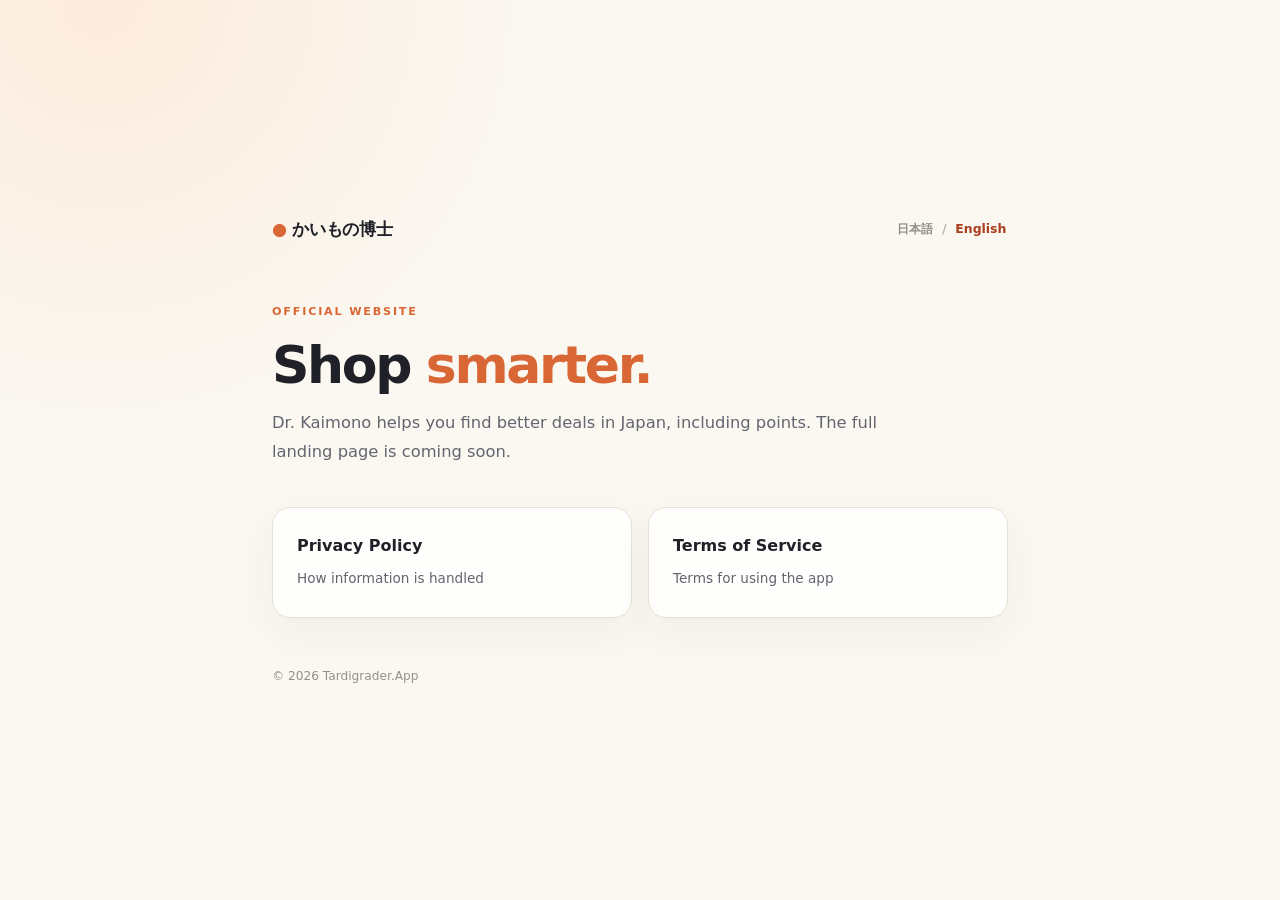
==== index.html @ 75b143b8 "Add privacy policy and terms pages" ====
<!doctype html>
<html lang="ja">
<head>
  <meta charset="utf-8">
  <meta name="viewport" content="width=device-width, initial-scale=1">
  <title data-ja="かいもの博士｜公式サイト" data-en="Dr. Kaimono | Official Site">かいもの博士｜公式サイト</title>
  <meta name="description" data-ja="買い物比較アプリ『かいもの博士』の公式サイトです。" data-en="The official website for Dr. Kaimono, a shopping comparison app." content="買い物比較アプリ『かいもの博士』の公式サイトです。">
  <meta name="theme-color" content="#fbf8f2">
  <link rel="stylesheet" href="styles.css">
  <script src="i18n.js" defer></script>
</head>
<body>
  <main class="wrap home">
    <div class="top">
      <a class="brand" href="./"><span class="brand-mark">●</span> かいもの博士</a>
      <nav class="lang-switch" aria-label="Language">
        <button type="button" data-set-lang="ja">日本語</button><span aria-hidden="true">/</span><button type="button" data-set-lang="en">English</button>
      </nav>
    </div>
    <div class="i18n" lang="ja">
      <header><p class="eyebrow">Official website</p><h1>かいものを、<span>もっと賢く。</span></h1><p class="lead">ポイント込みでお得な商品を探せる、買い物比較アプリ「かいもの博士」。LPは現在準備中です。</p></header>
      <div class="link-grid">
        <a class="link-card" href="privacy/"><strong>プライバシーポリシー</strong><span>情報の取り扱いについて</span></a>
        <a class="link-card" href="terms/"><strong>利用規約</strong><span>アプリの利用条件について</span></a>
      </div>
    </div>
    <div class="i18n" lang="en">
      <header><p class="eyebrow">Official website</p><h1>Shop <span>smarter.</span></h1><p class="lead">Dr. Kaimono helps you find better deals in Japan, including points. The full landing page is coming soon.</p></header>
      <div class="link-grid">
        <a class="link-card" href="privacy/"><strong>Privacy Policy</strong><span>How information is handled</span></a>
        <a class="link-card" href="terms/"><strong>Terms of Service</strong><span>Terms for using the app</span></a>
      </div>
    </div>
    <footer>© 2026 Tardigrader.App</footer>
  </main>
</body>
</html>
---- styles.css ----
:root {
  --ink: #202128;
  --muted: #63656f;
  --brand: #d96735;
  --brand-dark: #a83f1d;
  --pale: #fff0e7;
  --paper: #fbf8f2;
  --surface: rgba(255, 255, 255, 0.82);
  --line: #e6dfd5;
}

* { box-sizing: border-box; }
html, body { margin: 0; padding: 0; }
body {
  min-height: 100vh;
  background:
    radial-gradient(circle at 8% 0%, rgba(255, 203, 164, 0.28), transparent 28rem),
    var(--paper);
  color: var(--ink);
  font-family: "Hiragino Sans", "Hiragino Kaku Gothic ProN", "Yu Gothic", "Noto Sans JP", sans-serif;
  line-height: 1.8;
  -webkit-font-smoothing: antialiased;
}
html[lang="en"] body {
  font-family: Inter, ui-sans-serif, system-ui, -apple-system, "Segoe UI", sans-serif;
}
a { color: var(--brand-dark); text-underline-offset: 0.2em; }
p, li { color: var(--muted); }
.i18n { display: none; }
html[lang="ja"] .i18n[lang="ja"],
html[lang="en"] .i18n[lang="en"] { display: block; }

.wrap { width: min(46rem, calc(100% - 40px)); margin: 0 auto; padding: 2.5rem 0 5rem; }
.top { display: flex; align-items: center; justify-content: space-between; gap: 1rem; margin-bottom: 3.5rem; }
.brand { color: var(--ink); font-size: 1.08rem; font-weight: 800; text-decoration: none; letter-spacing: -0.02em; }
.brand-mark { color: var(--brand); }
.lang-switch { display: flex; align-items: center; gap: 0.45rem; color: #aaa39a; font-size: 0.78rem; }
.lang-switch button { border: 0; padding: 0.35rem 0.1rem; color: #918d88; background: transparent; cursor: pointer; font: inherit; font-weight: 750; }
html[lang="ja"] [data-set-lang="ja"],
html[lang="en"] [data-set-lang="en"] { color: var(--brand-dark); }

header { margin-bottom: 2.25rem; }
.eyebrow { margin: 0 0 0.75rem; color: var(--brand); font-size: 0.7rem; font-weight: 800; letter-spacing: 0.16em; text-transform: uppercase; }
h1 { margin: 0 0 0.45rem; font-size: clamp(2.2rem, 7vw, 3.25rem); line-height: 1.2; letter-spacing: -0.045em; }
h2 { margin: 2.6rem 0 0.65rem; color: var(--ink); font-size: 1.16rem; line-height: 1.5; }
p { margin: 0.7rem 0; }
ul { margin: 0.75rem 0; padding-left: 1.4rem; }
li + li { margin-top: 0.25rem; }
.updated { margin: 0; font-size: 0.84rem; }
.note { margin: 1.5rem 0; padding: 1.1rem 1.2rem; border: 1px solid #f0d7c7; border-radius: 14px; background: var(--pale); font-size: 0.9rem; }
.page-nav { display: flex; flex-wrap: wrap; gap: 0.7rem 1.35rem; margin-top: 3.2rem; padding-top: 1.3rem; border-top: 1px solid var(--line); font-size: 0.88rem; }

.home { display: grid; align-content: center; min-height: 100vh; padding-block: 4rem; }
.home header { max-width: 38rem; margin-bottom: 2.5rem; }
.home h1 span { color: var(--brand); }
.home .lead { font-size: 1.02rem; }
.link-grid { display: grid; grid-template-columns: repeat(2, 1fr); gap: 1rem; }
.link-card { display: block; padding: 1.5rem; border: 1px solid var(--line); border-radius: 18px; background: var(--surface); color: var(--ink); text-decoration: none; box-shadow: 0 14px 40px rgba(67, 44, 29, 0.05); }
.link-card strong { display: block; margin-bottom: 0.2rem; }
.link-card span { color: var(--muted); font-size: 0.85rem; }
.link-card:hover { border-color: #d7ae96; transform: translateY(-1px); }
.home footer { margin-top: 3rem; color: #979088; font-size: 0.76rem; }

@media (max-width: 600px) {
  .wrap { width: min(100% - 32px, 46rem); padding-top: 1.5rem; }
  .top { margin-bottom: 2.75rem; }
  .link-grid { grid-template-columns: 1fr; }
}

@media (prefers-reduced-motion: no-preference) {
  .link-card { transition: border-color 160ms ease, transform 160ms ease; }
}
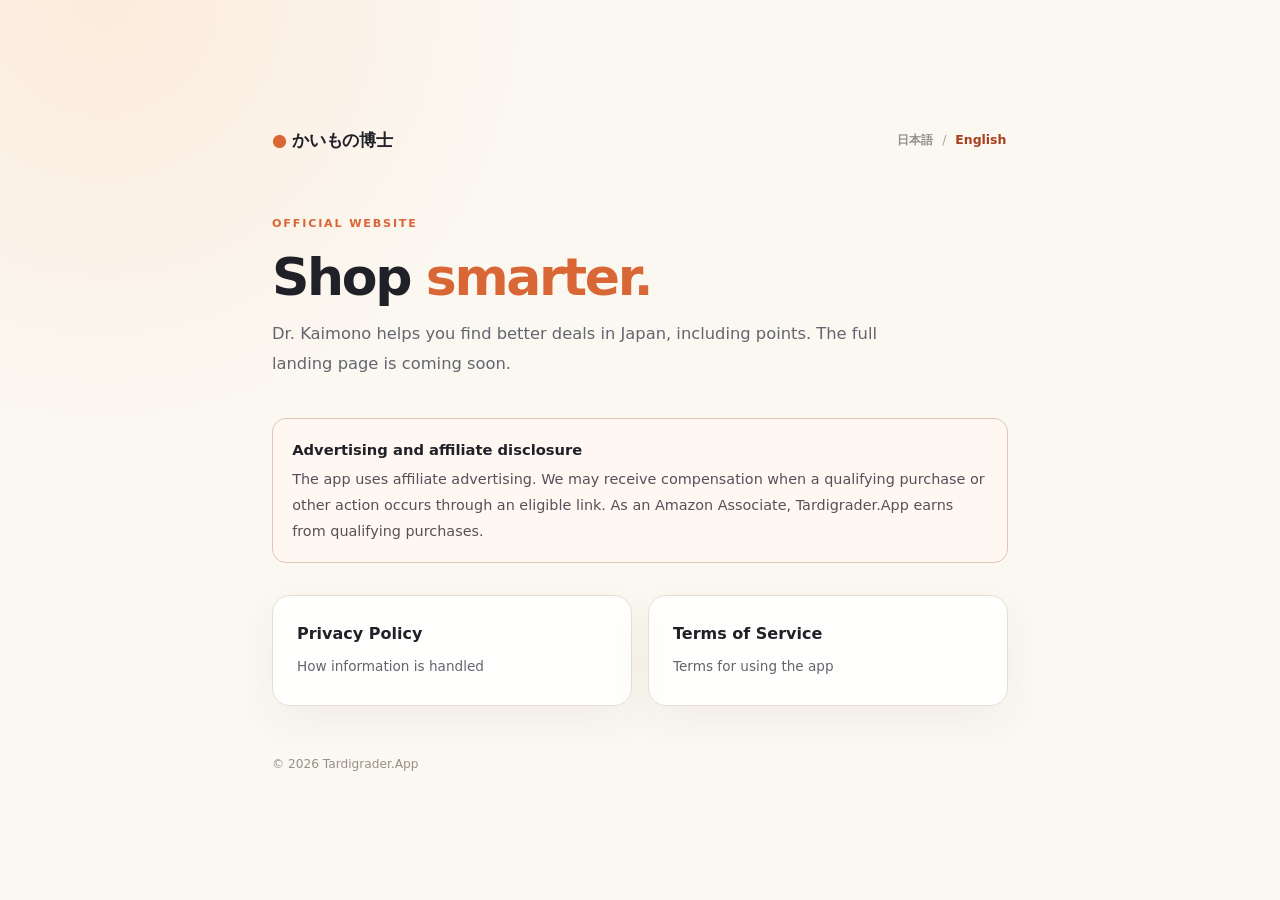
==== commit 48502e29: "Clarify affiliate disclosures" ====
--- a/index.html
+++ b/index.html
@@ -19,6 +19,7 @@
     </div>
     <div class="i18n" lang="ja">
       <header><p class="eyebrow">Official website</p><h1>かいものを、<span>もっと賢く。</span></h1><p class="lead">ポイント込みでお得な商品を探せる、買い物比較アプリ「かいもの博士」。LPは現在準備中です。</p></header>
+      <aside class="affiliate-disclosure"><strong>広告・アフィリエイトについて</strong><p>本アプリはアフィリエイト広告を利用します。対象リンクを経由して購入等が成立すると、当方が報酬を受け取ることがあります。Amazonのアソシエイトとして、Tardigrader.Appは適格販売により収入を得ています。</p></aside>
       <div class="link-grid">
         <a class="link-card" href="privacy/"><strong>プライバシーポリシー</strong><span>情報の取り扱いについて</span></a>
         <a class="link-card" href="terms/"><strong>利用規約</strong><span>アプリの利用条件について</span></a>
@@ -26,6 +27,7 @@
     </div>
     <div class="i18n" lang="en">
       <header><p class="eyebrow">Official website</p><h1>Shop <span>smarter.</span></h1><p class="lead">Dr. Kaimono helps you find better deals in Japan, including points. The full landing page is coming soon.</p></header>
+      <aside class="affiliate-disclosure"><strong>Advertising and affiliate disclosure</strong><p>The app uses affiliate advertising. We may receive compensation when a qualifying purchase or other action occurs through an eligible link. As an Amazon Associate, Tardigrader.App earns from qualifying purchases.</p></aside>
       <div class="link-grid">
         <a class="link-card" href="privacy/"><strong>Privacy Policy</strong><span>How information is handled</span></a>
         <a class="link-card" href="terms/"><strong>Terms of Service</strong><span>Terms for using the app</span></a>
--- a/styles.css
+++ b/styles.css
@@ -48,6 +48,12 @@
 li + li { margin-top: 0.25rem; }
 .updated { margin: 0; font-size: 0.84rem; }
 .note { margin: 1.5rem 0; padding: 1.1rem 1.2rem; border: 1px solid #f0d7c7; border-radius: 14px; background: var(--pale); font-size: 0.9rem; }
+.affiliate-disclosure { margin: 1.5rem 0 2rem; padding: 1.1rem 1.2rem; border: 1px solid #e2c5b2; border-radius: 14px; background: #fff7f1; }
+.affiliate-disclosure strong { display: block; margin-bottom: 0.25rem; color: var(--ink); font-size: 0.92rem; }
+.affiliate-disclosure p { margin: 0; color: #55515a; font-size: 0.9rem; }
+.program-list { display: grid; gap: 0.75rem; padding-left: 1.35rem; }
+.program-list li { padding-left: 0.15rem; }
+.program-list strong { color: var(--ink); }
 .page-nav { display: flex; flex-wrap: wrap; gap: 0.7rem 1.35rem; margin-top: 3.2rem; padding-top: 1.3rem; border-top: 1px solid var(--line); font-size: 0.88rem; }
 
 .home { display: grid; align-content: center; min-height: 100vh; padding-block: 4rem; }
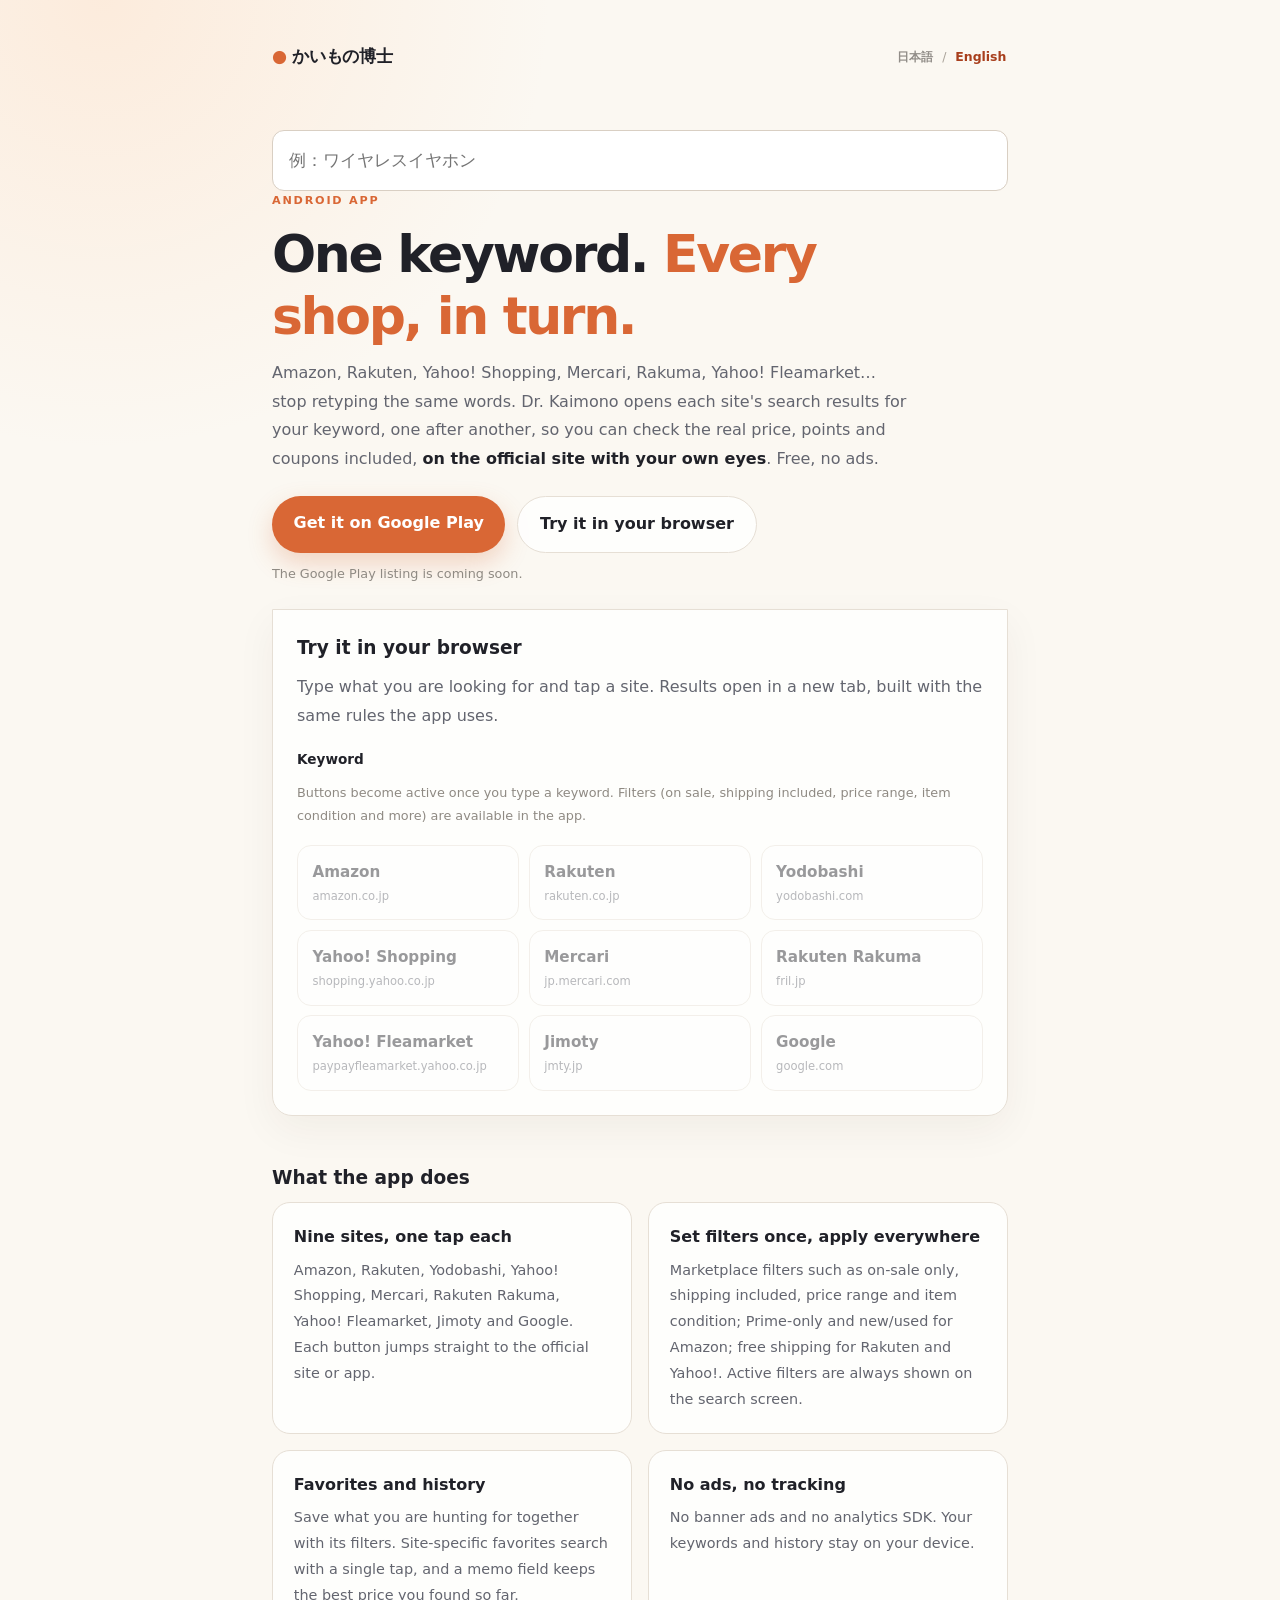
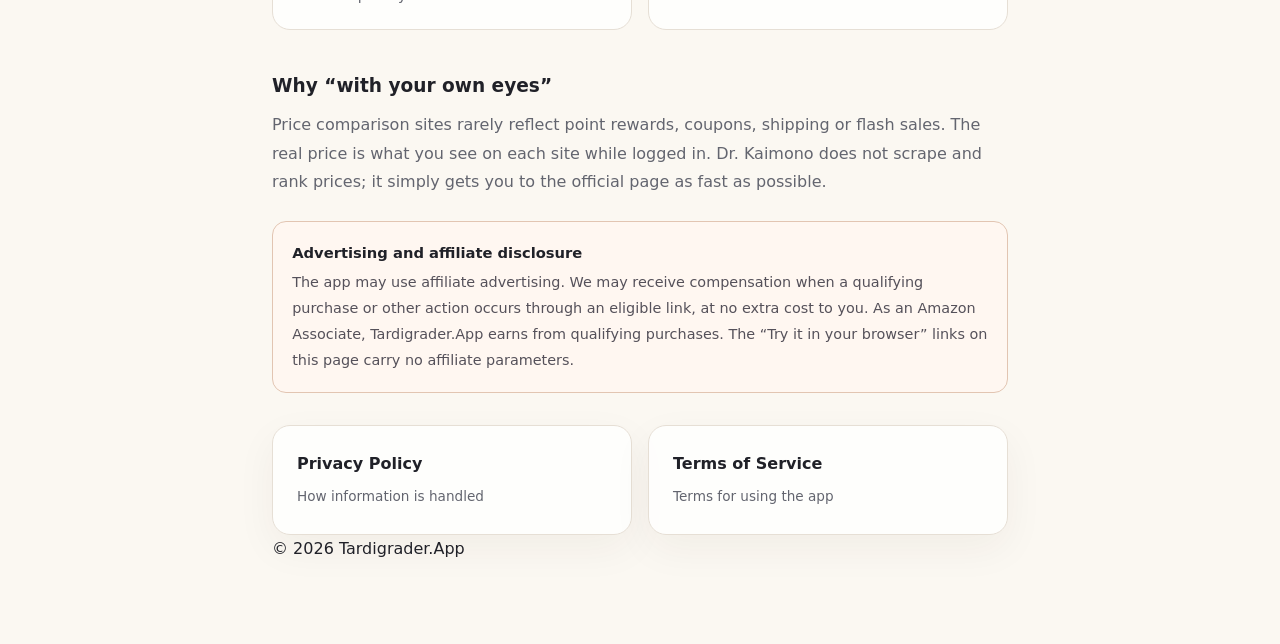
==== commit e58a93f7: "LPを作成し、プライバシーポリシーを現在のアプリ実装に合わせて更新しました。 - トップページ：コンセプト（1つのキーワードで全サイトを巡回）、ブラウザで試せる検索ツール（アプリと同じURL規則・9サ" ====
--- a/index.html
+++ b/index.html
@@ -3,36 +3,116 @@
 <head>
   <meta charset="utf-8">
   <meta name="viewport" content="width=device-width, initial-scale=1">
-  <title data-ja="かいもの博士｜公式サイト" data-en="Dr. Kaimono | Official Site">かいもの博士｜公式サイト</title>
-  <meta name="description" data-ja="買い物比較アプリ『かいもの博士』の公式サイトです。" data-en="The official website for Dr. Kaimono, a shopping comparison app." content="買い物比較アプリ『かいもの博士』の公式サイトです。">
+  <title data-ja="かいもの博士｜1つのキーワードで通販・フリマを横断検索" data-en="Dr. Kaimono | Search every shop with one keyword">かいもの博士｜1つのキーワードで通販・フリマを横断検索</title>
+  <meta name="description" data-ja="Amazon・楽天・Yahoo!ショッピング・メルカリ・ラクマ・Yahoo!フリマなどを1つのキーワードで順番に検索。ポイントやクーポン込みの実質最安を、公式サイトで自分の目で確かめられる無料アプリ「かいもの博士」の公式サイト。" data-en="Search Amazon, Rakuten, Yahoo! Shopping, Mercari and more in Japan with a single keyword and compare real prices on each official site. Official site of the free Dr. Kaimono app." content="Amazon・楽天・Yahoo!ショッピング・メルカリ・ラクマ・Yahoo!フリマなどを1つのキーワードで順番に検索。ポイントやクーポン込みの実質最安を、公式サイトで自分の目で確かめられる無料アプリ「かいもの博士」の公式サイト。">
   <meta name="theme-color" content="#fbf8f2">
+  <meta property="og:title" content="かいもの博士｜1つのキーワードで通販・フリマを横断検索">
+  <meta property="og:description" content="Amazon・楽天・メルカリなど9サイトを1つのキーワードで巡回。ポイント込みの実質最安を公式サイトで確認できる無料アプリ。">
+  <meta property="og:type" content="website">
+  <meta property="og:url" content="https://kaimono-hakase.tardigrader.com/">
+  <link rel="canonical" href="https://kaimono-hakase.tardigrader.com/">
   <link rel="stylesheet" href="styles.css">
   <script src="i18n.js" defer></script>
+  <script src="search.js" defer></script>
 </head>
 <body>
-  <main class="wrap home">
+  <main class="wrap landing">
     <div class="top">
       <a class="brand" href="./"><span class="brand-mark">●</span> かいもの博士</a>
       <nav class="lang-switch" aria-label="Language">
         <button type="button" data-set-lang="ja">日本語</button><span aria-hidden="true">/</span><button type="button" data-set-lang="en">English</button>
       </nav>
     </div>
+
+    <!-- ===================== 日本語 ===================== -->
     <div class="i18n" lang="ja">
-      <header><p class="eyebrow">Official website</p><h1>かいものを、<span>もっと賢く。</span></h1><p class="lead">ポイント込みでお得な商品を探せる、買い物比較アプリ「かいもの博士」。LPは現在準備中です。</p></header>
-      <aside class="affiliate-disclosure"><strong>広告・アフィリエイトについて</strong><p>本アプリはアフィリエイト広告を利用します。対象リンクを経由して購入等が成立すると、当方が報酬を受け取ることがあります。Amazonのアソシエイトとして、Tardigrader.Appは適格販売により収入を得ています。</p></aside>
+      <header class="hero">
+        <p class="eyebrow">Android アプリ</p>
+        <h1>1つのキーワードで、<span>全部のサイトを巡回。</span></h1>
+        <p class="lead">Amazon・楽天市場・Yahoo!ショッピング・メルカリ・ラクマ・Yahoo!フリマ…。同じ言葉を何度も打ち直すのはもう終わり。「かいもの博士」は入力した検索ワードで各サイトの検索結果を順番に開き、ポイントやクーポン込みの実質最安を<strong>公式サイトで自分の目で</strong>確かめられるようにする、広告なしの無料アプリです。</p>
+        <div class="cta-row">
+          <a class="btn btn-primary" href="https://play.google.com/store/apps/details?id=com.tardigrader_app.kaimono_hakase" rel="noopener noreferrer">Google Play で入手</a>
+          <a class="btn btn-ghost" href="#try">ブラウザで試す</a>
+        </div>
+        <p class="fine">※ 公開準備中のため、Google Play のページは近日公開です。</p>
+      </header>
+
+      <section id="try" class="tool" aria-labelledby="try-title-ja">
+        <h2 id="try-title-ja">ブラウザで試す</h2>
+        <p>探したいものを入れて、サイトを押すだけ。アプリと同じ規則で各サイトの検索結果を開きます（新しいタブで開きます）。</p>
+        <label class="kw-label" for="kw">検索ワード</label>
+        <input id="kw" class="kw" type="search" inputmode="search" autocomplete="off" placeholder="例：ワイヤレスイヤホン" aria-describedby="kw-help-ja">
+        <p id="kw-help-ja" class="fine">キーワードを入れるとボタンが有効になります。絞り込み（販売中・送料込み・価格帯・商品の状態など）はアプリで使えます。</p>
+        <div class="site-grid" data-site-list="ja" role="list"></div>
+      </section>
+
+      <section class="features" aria-labelledby="features-title-ja">
+        <h2 id="features-title-ja">アプリでできること</h2>
+        <div class="feature-grid">
+          <article><h3>9サイトを順番に巡回</h3><p>Amazon、楽天市場、ヨドバシ、Yahoo!ショッピング、メルカリ、楽天ラクマ、Yahoo!フリマ、ジモティー、Google。押すだけで公式サイト・公式アプリの検索結果に移動します。</p></article>
+          <article><h3>絞り込みを1回設定すれば全サイトに</h3><p>フリマの「販売中のみ」「送料込みのみ」「価格帯」「商品の状態」、Amazon の「プライム対象」「新品／中古」、楽天・Yahoo!の「送料無料」。いま効いている条件は検索画面に常に表示されます。</p></article>
+          <article><h3>お気に入りと履歴</h3><p>探している物を検索条件ごと保存。サイト指定のお気に入りは1タップで即検索。見つけた最安値をメモに残して、次の巡回の基準にできます。</p></article>
+          <article><h3>広告なし・計測なし</h3><p>バナー広告も、行動を追跡する計測 SDK も入れていません。検索ワードや履歴は端末の中だけに保存されます。</p></article>
+        </div>
+      </section>
+
+      <section class="how" aria-labelledby="how-title-ja">
+        <h2 id="how-title-ja">なぜ「自分の目で」なのか</h2>
+        <p>価格比較サイトの数字は、ポイント還元・クーポン・送料・タイムセールを反映しきれません。本当の実質価格は各サイトのページにログインした状態で見るのが一番確かです。かいもの博士は価格を集めて並べるのではなく、<strong>公式サイトに最短で連れて行く</strong>ことに徹しています。</p>
+      </section>
+
+      <aside class="affiliate-disclosure"><strong>広告・アフィリエイトについて</strong><p>本アプリはアフィリエイト広告を利用する場合があります。対象リンクを経由して購入等が成立すると、当方が報酬を受け取ることがあります。利用者に追加料金が発生することはありません。Amazonのアソシエイトとして、Tardigrader.Appは適格販売により収入を得ています。本ページの「ブラウザで試す」のリンクにはアフィリエイト情報を付けていません。</p></aside>
+
       <div class="link-grid">
         <a class="link-card" href="privacy/"><strong>プライバシーポリシー</strong><span>情報の取り扱いについて</span></a>
         <a class="link-card" href="terms/"><strong>利用規約</strong><span>アプリの利用条件について</span></a>
       </div>
     </div>
+
+    <!-- ===================== English ===================== -->
     <div class="i18n" lang="en">
-      <header><p class="eyebrow">Official website</p><h1>Shop <span>smarter.</span></h1><p class="lead">Dr. Kaimono helps you find better deals in Japan, including points. The full landing page is coming soon.</p></header>
-      <aside class="affiliate-disclosure"><strong>Advertising and affiliate disclosure</strong><p>The app uses affiliate advertising. We may receive compensation when a qualifying purchase or other action occurs through an eligible link. As an Amazon Associate, Tardigrader.App earns from qualifying purchases.</p></aside>
+      <header class="hero">
+        <p class="eyebrow">Android app</p>
+        <h1>One keyword. <span>Every shop, in turn.</span></h1>
+        <p class="lead">Amazon, Rakuten, Yahoo! Shopping, Mercari, Rakuma, Yahoo! Fleamarket… stop retyping the same words. Dr. Kaimono opens each site's search results for your keyword, one after another, so you can check the real price, points and coupons included, <strong>on the official site with your own eyes</strong>. Free, no ads.</p>
+        <div class="cta-row">
+          <a class="btn btn-primary" href="https://play.google.com/store/apps/details?id=com.tardigrader_app.kaimono_hakase" rel="noopener noreferrer">Get it on Google Play</a>
+          <a class="btn btn-ghost" href="#try">Try it in your browser</a>
+        </div>
+        <p class="fine">The Google Play listing is coming soon.</p>
+      </header>
+
+      <section class="tool" aria-labelledby="try-title-en">
+        <h2 id="try-title-en">Try it in your browser</h2>
+        <p>Type what you are looking for and tap a site. Results open in a new tab, built with the same rules the app uses.</p>
+        <label class="kw-label" for="kw">Keyword</label>
+        <p class="fine">Buttons become active once you type a keyword. Filters (on sale, shipping included, price range, item condition and more) are available in the app.</p>
+        <div class="site-grid" data-site-list="en" role="list"></div>
+      </section>
+
+      <section class="features" aria-labelledby="features-title-en">
+        <h2 id="features-title-en">What the app does</h2>
+        <div class="feature-grid">
+          <article><h3>Nine sites, one tap each</h3><p>Amazon, Rakuten, Yodobashi, Yahoo! Shopping, Mercari, Rakuten Rakuma, Yahoo! Fleamarket, Jimoty and Google. Each button jumps straight to the official site or app.</p></article>
+          <article><h3>Set filters once, apply everywhere</h3><p>Marketplace filters such as on-sale only, shipping included, price range and item condition; Prime-only and new/used for Amazon; free shipping for Rakuten and Yahoo!. Active filters are always shown on the search screen.</p></article>
+          <article><h3>Favorites and history</h3><p>Save what you are hunting for together with its filters. Site-specific favorites search with a single tap, and a memo field keeps the best price you found so far.</p></article>
+          <article><h3>No ads, no tracking</h3><p>No banner ads and no analytics SDK. Your keywords and history stay on your device.</p></article>
+        </div>
+      </section>
+
+      <section class="how" aria-labelledby="how-title-en">
+        <h2 id="how-title-en">Why “with your own eyes”</h2>
+        <p>Price comparison sites rarely reflect point rewards, coupons, shipping or flash sales. The real price is what you see on each site while logged in. Dr. Kaimono does not scrape and rank prices; it simply gets you to the official page as fast as possible.</p>
+      </section>
+
+      <aside class="affiliate-disclosure"><strong>Advertising and affiliate disclosure</strong><p>The app may use affiliate advertising. We may receive compensation when a qualifying purchase or other action occurs through an eligible link, at no extra cost to you. As an Amazon Associate, Tardigrader.App earns from qualifying purchases. The “Try it in your browser” links on this page carry no affiliate parameters.</p></aside>
+
       <div class="link-grid">
         <a class="link-card" href="privacy/"><strong>Privacy Policy</strong><span>How information is handled</span></a>
         <a class="link-card" href="terms/"><strong>Terms of Service</strong><span>Terms for using the app</span></a>
       </div>
     </div>
+
     <footer>© 2026 Tardigrader.App</footer>
   </main>
 </body>
--- a/styles.css
+++ b/styles.css
@@ -76,3 +76,44 @@
 @media (prefers-reduced-motion: no-preference) {
   .link-card { transition: border-color 160ms ease, transform 160ms ease; }
 }
+
+/* ---------- landing page ---------- */
+.landing { display: block; min-height: auto; padding-block: 2.5rem 5rem; }
+.landing .hero { max-width: 40rem; margin-bottom: 3rem; }
+.landing h1 span { color: var(--brand); }
+.landing .lead strong { color: var(--ink); }
+.cta-row { display: flex; flex-wrap: wrap; gap: 0.75rem; margin-top: 1.4rem; }
+.btn { display: inline-block; padding: 0.8rem 1.35rem; border-radius: 999px; font-weight: 750; text-decoration: none; }
+.btn-primary { background: var(--brand); color: #fff; box-shadow: 0 10px 24px rgba(217, 103, 53, 0.25); }
+.btn-primary:hover { background: var(--brand-dark); }
+.btn-ghost { border: 1px solid var(--line); color: var(--ink); background: var(--surface); }
+.fine { margin: 0.6rem 0 0; color: #8f8a83; font-size: 0.8rem; }
+
+.tool { margin: 0 0 3rem; padding: 1.5rem; border: 1px solid var(--line); border-radius: 20px; background: var(--surface); box-shadow: 0 14px 40px rgba(67, 44, 29, 0.05); }
+.tool h2 { margin-top: 0; }
+.kw-label { display: block; margin: 1rem 0 0.35rem; color: var(--ink); font-size: 0.85rem; font-weight: 750; }
+.kw { width: 100%; padding: 0.9rem 1rem; border: 1px solid #d9cfc3; border-radius: 12px; background: #fff; color: var(--ink); font: inherit; font-size: 1.05rem; }
+.kw:focus { outline: 2px solid var(--brand); outline-offset: 1px; border-color: var(--brand); }
+/* 検索欄は日英で共有：英語表示では日本語ブロックの入力欄をそのまま使う */
+html[lang="en"] .i18n[lang="ja"] { display: block; }
+html[lang="en"] .i18n[lang="ja"] > :not(.tool) { display: none; }
+html[lang="en"] .i18n[lang="ja"] .tool > :not(.kw) { display: none; }
+html[lang="en"] .i18n[lang="ja"] .tool { margin: 0; padding: 0; border: 0; background: none; box-shadow: none; }
+html[lang="en"] .i18n[lang="en"] .tool { margin-top: -1.5rem; border-top-left-radius: 0; border-top-right-radius: 0; }
+.site-grid { display: grid; grid-template-columns: repeat(3, 1fr); gap: 0.6rem; margin-top: 1.1rem; }
+.site { display: block; padding: 0.8rem 0.9rem; border: 1px solid var(--line); border-radius: 14px; background: #fff; color: var(--ink); text-decoration: none; }
+.site strong { display: block; font-size: 0.95rem; }
+.site span { display: block; color: var(--muted); font-size: 0.72rem; word-break: break-all; }
+.site:hover { border-color: #d7ae96; }
+.site.is-disabled { opacity: 0.45; cursor: not-allowed; }
+
+.feature-grid { display: grid; grid-template-columns: repeat(2, 1fr); gap: 1rem; }
+.feature-grid article { padding: 1.25rem 1.3rem; border: 1px solid var(--line); border-radius: 18px; background: var(--surface); }
+.feature-grid h3 { margin: 0 0 0.35rem; color: var(--ink); font-size: 1rem; }
+.feature-grid p { margin: 0; font-size: 0.9rem; }
+.how p strong { color: var(--ink); }
+
+@media (max-width: 600px) {
+  .site-grid { grid-template-columns: repeat(2, 1fr); }
+  .feature-grid { grid-template-columns: 1fr; }
+}
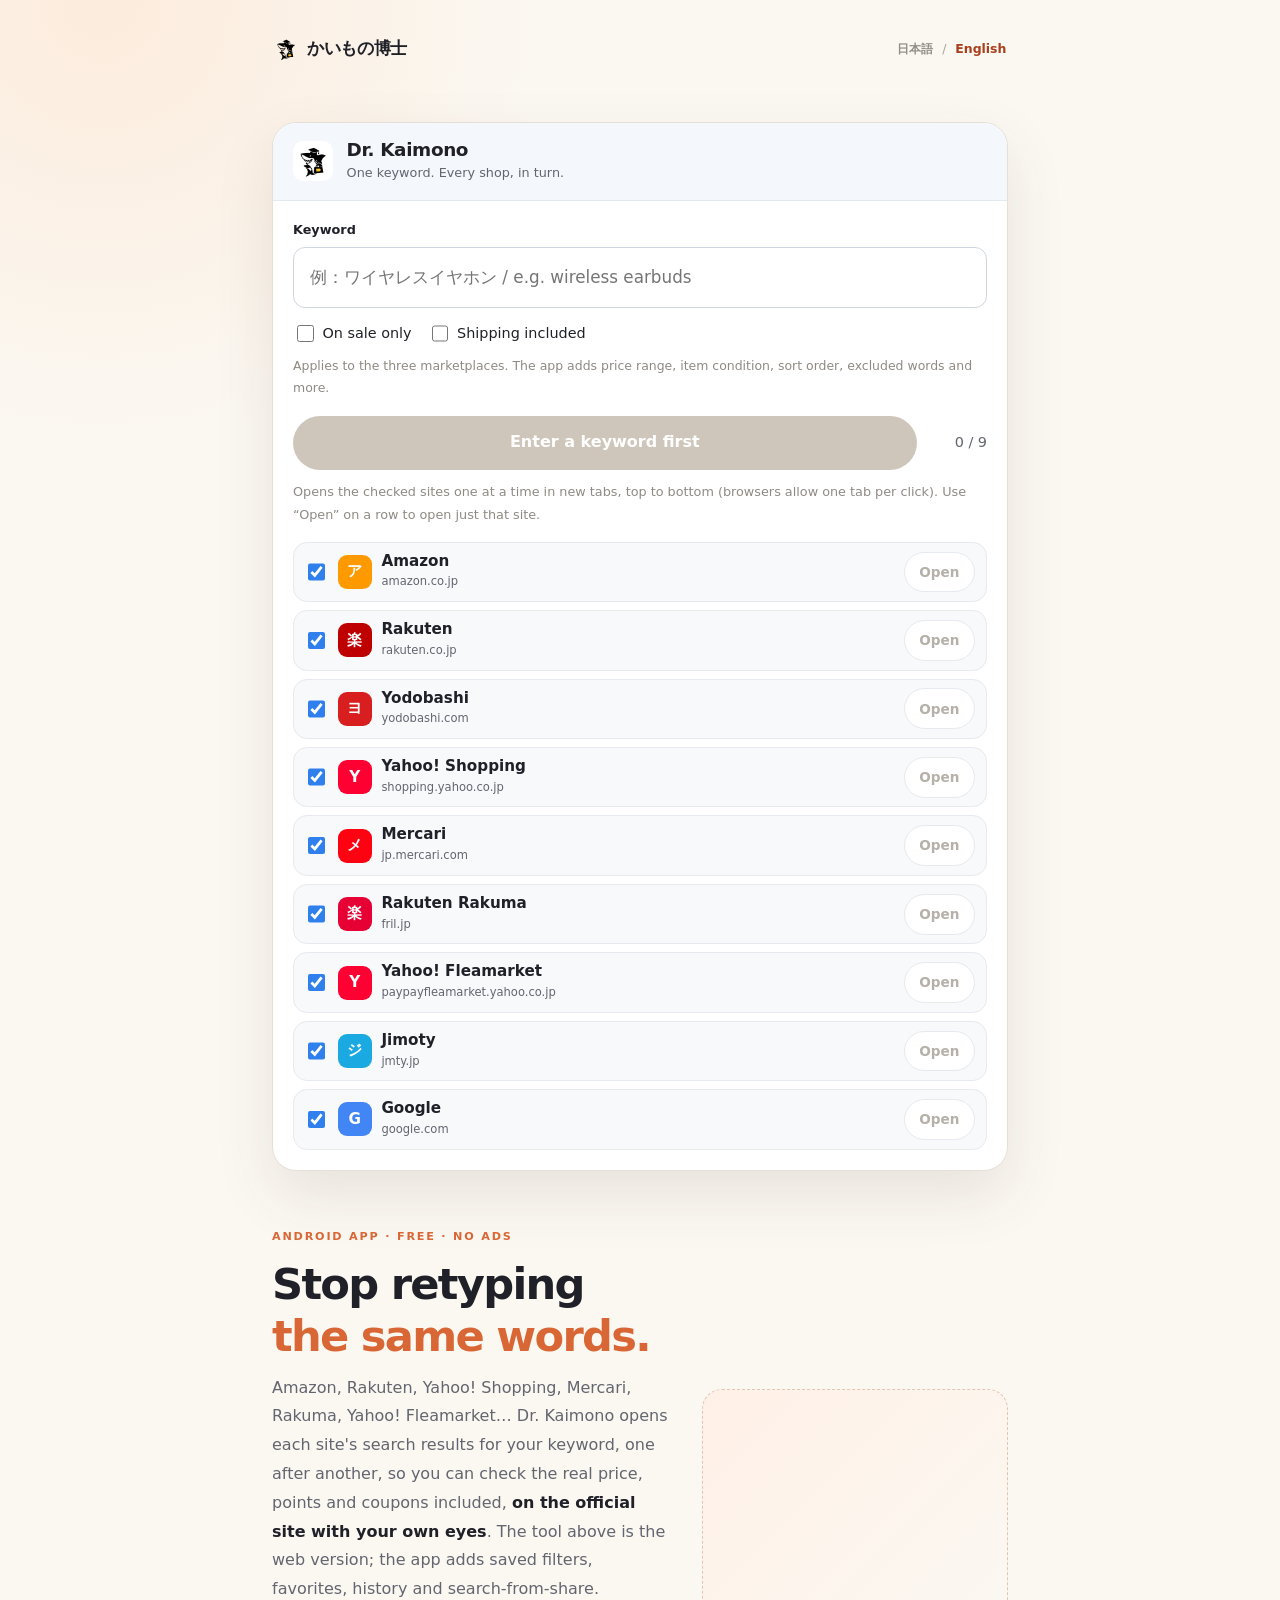
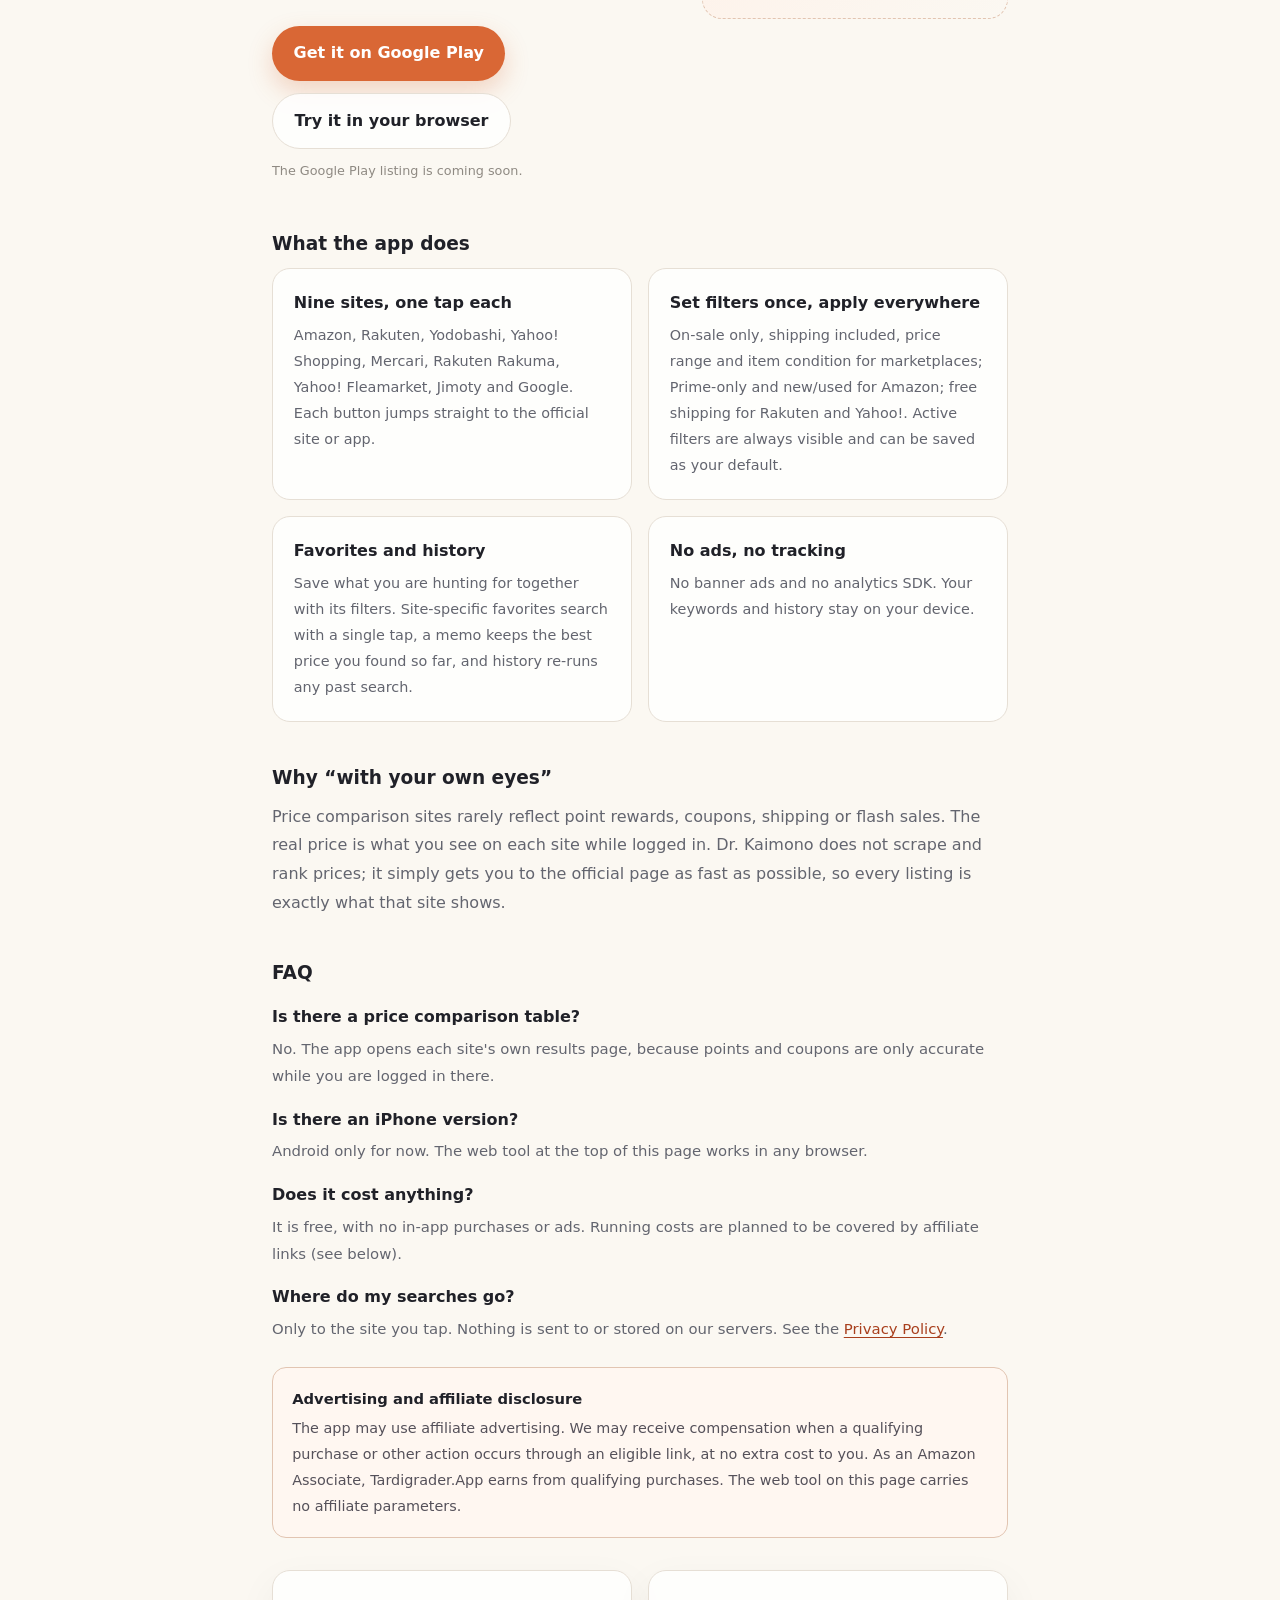
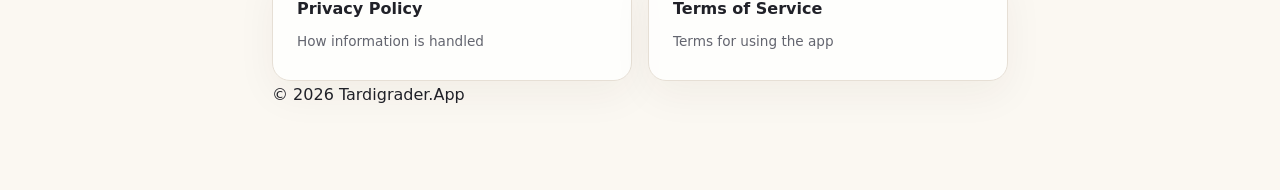
==== commit 1a3b352b: "LPをアプリ風の構成に変更しました：上半分に巡回ツール（サイトのチェック・フリマ絞り込み・次のサイトを開く）、下半分にSEO向けの説明。アプリのアイコンを組み込み、生成画像の枠と指示書を追加。 - ツ" ====
--- a/index.html
+++ b/index.html
@@ -4,64 +4,119 @@
   <meta charset="utf-8">
   <meta name="viewport" content="width=device-width, initial-scale=1">
   <title data-ja="かいもの博士｜1つのキーワードで通販・フリマを横断検索" data-en="Dr. Kaimono | Search every shop with one keyword">かいもの博士｜1つのキーワードで通販・フリマを横断検索</title>
-  <meta name="description" data-ja="Amazon・楽天・Yahoo!ショッピング・メルカリ・ラクマ・Yahoo!フリマなどを1つのキーワードで順番に検索。ポイントやクーポン込みの実質最安を、公式サイトで自分の目で確かめられる無料アプリ「かいもの博士」の公式サイト。" data-en="Search Amazon, Rakuten, Yahoo! Shopping, Mercari and more in Japan with a single keyword and compare real prices on each official site. Official site of the free Dr. Kaimono app." content="Amazon・楽天・Yahoo!ショッピング・メルカリ・ラクマ・Yahoo!フリマなどを1つのキーワードで順番に検索。ポイントやクーポン込みの実質最安を、公式サイトで自分の目で確かめられる無料アプリ「かいもの博士」の公式サイト。">
+  <meta name="description" data-ja="Amazon・楽天・Yahoo!ショッピング・メルカリ・ラクマ・Yahoo!フリマなどを1つのキーワードで順番に検索。ポイントやクーポン込みの実質最安を、公式サイトで自分の目で確かめられる無料アプリ「かいもの博士」の公式サイト。ブラウザでも試せます。" data-en="Search Amazon, Rakuten, Yahoo! Shopping, Mercari and more in Japan with a single keyword and compare real prices on each official site. Official site of the free Dr. Kaimono app, with a browser version to try." content="Amazon・楽天・Yahoo!ショッピング・メルカリ・ラクマ・Yahoo!フリマなどを1つのキーワードで順番に検索。ポイントやクーポン込みの実質最安を、公式サイトで自分の目で確かめられる無料アプリ「かいもの博士」の公式サイト。ブラウザでも試せます。">
   <meta name="theme-color" content="#fbf8f2">
   <meta property="og:title" content="かいもの博士｜1つのキーワードで通販・フリマを横断検索">
   <meta property="og:description" content="Amazon・楽天・メルカリなど9サイトを1つのキーワードで巡回。ポイント込みの実質最安を公式サイトで確認できる無料アプリ。">
   <meta property="og:type" content="website">
   <meta property="og:url" content="https://kaimono-hakase.tardigrader.com/">
+  <meta property="og:image" content="https://kaimono-hakase.tardigrader.com/assets/og.png">
+  <meta name="twitter:card" content="summary_large_image">
   <link rel="canonical" href="https://kaimono-hakase.tardigrader.com/">
+  <link rel="icon" type="image/png" sizes="64x64" href="assets/favicon.png">
+  <link rel="icon" type="image/png" sizes="192x192" href="assets/icon-192.png">
+  <link rel="apple-touch-icon" href="assets/apple-touch-icon.png">
   <link rel="stylesheet" href="styles.css">
+  <script type="application/ld+json">
+  {
+    "@context": "https://schema.org",
+    "@type": "SoftwareApplication",
+    "name": "かいもの博士",
+    "alternateName": "Dr. Kaimono",
+    "operatingSystem": "Android",
+    "applicationCategory": "ShoppingApplication",
+    "offers": { "@type": "Offer", "price": "0", "priceCurrency": "JPY" },
+    "description": "1つのキーワードでAmazon・楽天市場・Yahoo!ショッピング・メルカリ・ラクマ・Yahoo!フリマなど9サイトの検索結果を順番に開く、広告なしの無料アプリ。",
+    "url": "https://kaimono-hakase.tardigrader.com/",
+    "image": "https://kaimono-hakase.tardigrader.com/assets/icon-512.png",
+    "author": { "@type": "Organization", "name": "Tardigrader.App" }
+  }
+  </script>
   <script src="i18n.js" defer></script>
   <script src="search.js" defer></script>
 </head>
 <body>
   <main class="wrap landing">
     <div class="top">
-      <a class="brand" href="./"><span class="brand-mark">●</span> かいもの博士</a>
+      <a class="brand" href="./"><img class="brand-icon" src="assets/icon-foreground.svg" alt="" width="28" height="28"> かいもの博士</a>
       <nav class="lang-switch" aria-label="Language">
         <button type="button" data-set-lang="ja">日本語</button><span aria-hidden="true">/</span><button type="button" data-set-lang="en">English</button>
       </nav>
     </div>
 
-    <!-- ===================== 日本語 ===================== -->
+    <!-- ===== 上半分：アプリ風ツール（日英共通の1つのツールを、見出しだけ切り替える） ===== -->
+    <section class="app-shell" aria-labelledby="tool-title">
+      <div class="app-bar">
+        <img src="assets/icon-1024.png" alt="" width="40" height="40" class="app-bar-icon">
+        <div class="i18n" lang="ja"><h1 id="tool-title" class="app-title">かいもの博士</h1><p class="app-sub">1つのキーワードで、全部のサイトを巡回。</p></div>
+        <div class="i18n" lang="en"><h1 class="app-title">Dr. Kaimono</h1><p class="app-sub">One keyword. Every shop, in turn.</p></div>
+      </div>
+
+      <div class="app-body">
+        <div class="i18n" lang="ja"><label class="kw-label" for="kw">検索ワード</label></div>
+        <div class="i18n" lang="en"><label class="kw-label" for="kw">Keyword</label></div>
+        <input id="kw" class="kw" type="search" inputmode="search" autocomplete="off" placeholder="例：ワイヤレスイヤホン / e.g. wireless earbuds" aria-describedby="kw-help">
+
+        <div class="opt-row" role="group" aria-label="フリマの絞り込み / Marketplace filters">
+          <label class="opt"><input id="opt-onsale" type="checkbox"><span class="i18n" lang="ja">販売中のみ</span><span class="i18n" lang="en">On sale only</span></label>
+          <label class="opt"><input id="opt-ship" type="checkbox"><span class="i18n" lang="ja">送料込みのみ</span><span class="i18n" lang="en">Shipping included</span></label>
+          <span class="opt-note i18n" lang="ja">フリマ3サイトに適用。アプリではさらに価格帯・商品の状態・並び順・除外ワードなどが使えます。</span>
+          <span class="opt-note i18n" lang="en">Applies to the three marketplaces. The app adds price range, item condition, sort order, excluded words and more.</span>
+        </div>
+
+        <div class="tour">
+          <button id="next-btn" type="button" class="btn btn-primary tour-btn" disabled>次のサイトを開く</button>
+          <span id="progress" class="tour-progress" aria-live="polite"></span>
+        </div>
+        <p id="kw-help" class="fine i18n" lang="ja">チェックしたサイトを、上から順番に新しいタブで開きます（ブラウザの制限で1回に1サイト）。各行の「開く」で単体でも開けます。</p>
+        <p class="fine i18n" lang="en">Opens the checked sites one at a time in new tabs, top to bottom (browsers allow one tab per click). Use “Open” on a row to open just that site.</p>
+
+        <div id="site-list" class="site-list" role="list"></div>
+      </div>
+    </section>
+
+    <!-- ===== 下半分：説明（SEO） ===== -->
     <div class="i18n" lang="ja">
-      <header class="hero">
-        <p class="eyebrow">Android アプリ</p>
-        <h1>1つのキーワードで、<span>全部のサイトを巡回。</span></h1>
-        <p class="lead">Amazon・楽天市場・Yahoo!ショッピング・メルカリ・ラクマ・Yahoo!フリマ…。同じ言葉を何度も打ち直すのはもう終わり。「かいもの博士」は入力した検索ワードで各サイトの検索結果を順番に開き、ポイントやクーポン込みの実質最安を<strong>公式サイトで自分の目で</strong>確かめられるようにする、広告なしの無料アプリです。</p>
-        <div class="cta-row">
-          <a class="btn btn-primary" href="https://play.google.com/store/apps/details?id=com.tardigrader_app.kaimono_hakase" rel="noopener noreferrer">Google Play で入手</a>
-          <a class="btn btn-ghost" href="#try">ブラウザで試す</a>
+      <section class="hero">
+        <div class="hero-text">
+          <p class="eyebrow">Android アプリ・無料・広告なし</p>
+          <h2 class="h1like">同じ言葉を、<span>何度も打ち直さない。</span></h2>
+          <p class="lead">Amazon・楽天市場・Yahoo!ショッピング・メルカリ・ラクマ・Yahoo!フリマ…。買い物のたびに各サイトを開いて同じ検索語を入れる、その手間をなくすアプリです。「かいもの博士」は入力した検索ワードで各サイトの検索結果を順番に開き、ポイントやクーポン込みの実質最安を<strong>公式サイトで自分の目で</strong>確かめられるようにします。上のツールはその Web 版です。アプリでは絞り込みの保存、お気に入り、履歴、共有からの検索が使えます。</p>
+          <div class="cta-row">
+            <a class="btn btn-primary" href="https://play.google.com/store/apps/details?id=com.tardigrader_app.kaimono_hakase" rel="noopener noreferrer">Google Play で入手</a>
+            <a class="btn btn-ghost" href="#tool-title">ブラウザで試す</a>
+          </div>
+          <p class="fine">※ 公開準備中のため、Google Play のページは近日公開です。</p>
         </div>
-        <p class="fine">※ 公開準備中のため、Google Play のページは近日公開です。</p>
-      </header>
-
-      <section id="try" class="tool" aria-labelledby="try-title-ja">
-        <h2 id="try-title-ja">ブラウザで試す</h2>
-        <p>探したいものを入れて、サイトを押すだけ。アプリと同じ規則で各サイトの検索結果を開きます（新しいタブで開きます）。</p>
-        <label class="kw-label" for="kw">検索ワード</label>
-        <input id="kw" class="kw" type="search" inputmode="search" autocomplete="off" placeholder="例：ワイヤレスイヤホン" aria-describedby="kw-help-ja">
-        <p id="kw-help-ja" class="fine">キーワードを入れるとボタンが有効になります。絞り込み（販売中・送料込み・価格帯・商品の状態など）はアプリで使えます。</p>
-        <div class="site-grid" data-site-list="ja" role="list"></div>
+        <div class="hero-art" aria-hidden="true"><img src="assets/hero.png" alt="" loading="lazy" onerror="this.parentNode.classList.add('missing')"></div>
       </section>
 
       <section class="features" aria-labelledby="features-title-ja">
         <h2 id="features-title-ja">アプリでできること</h2>
         <div class="feature-grid">
-          <article><h3>9サイトを順番に巡回</h3><p>Amazon、楽天市場、ヨドバシ、Yahoo!ショッピング、メルカリ、楽天ラクマ、Yahoo!フリマ、ジモティー、Google。押すだけで公式サイト・公式アプリの検索結果に移動します。</p></article>
-          <article><h3>絞り込みを1回設定すれば全サイトに</h3><p>フリマの「販売中のみ」「送料込みのみ」「価格帯」「商品の状態」、Amazon の「プライム対象」「新品／中古」、楽天・Yahoo!の「送料無料」。いま効いている条件は検索画面に常に表示されます。</p></article>
-          <article><h3>お気に入りと履歴</h3><p>探している物を検索条件ごと保存。サイト指定のお気に入りは1タップで即検索。見つけた最安値をメモに残して、次の巡回の基準にできます。</p></article>
-          <article><h3>広告なし・計測なし</h3><p>バナー広告も、行動を追跡する計測 SDK も入れていません。検索ワードや履歴は端末の中だけに保存されます。</p></article>
+          <article><img class="feature-art" src="assets/feature-sites.png" alt="" loading="lazy" onerror="this.remove()"><h3>9サイトを順番に巡回</h3><p>Amazon、楽天市場、ヨドバシ、Yahoo!ショッピング、メルカリ、楽天ラクマ、Yahoo!フリマ、ジモティー、Google。押すだけで公式サイト・公式アプリの検索結果に移動します。</p></article>
+          <article><img class="feature-art" src="assets/feature-filters.png" alt="" loading="lazy" onerror="this.remove()"><h3>絞り込みを1回設定すれば全サイトに</h3><p>フリマの「販売中のみ」「送料込みのみ」「価格帯」「商品の状態」、Amazon の「プライム対象」「新品／中古」、楽天・Yahoo!の「送料無料」。いま効いている条件は検索画面に常に表示され、デフォルトとして保存もできます。</p></article>
+          <article><img class="feature-art" src="assets/feature-favorites.png" alt="" loading="lazy" onerror="this.remove()"><h3>お気に入りと履歴</h3><p>探している物を検索条件ごと保存。サイト指定のお気に入りは1タップで即検索。見つけた最安値をメモに残して、次の巡回の基準にできます。履歴からもワンタップで再検索。</p></article>
+          <article><img class="feature-art" src="assets/feature-noads.png" alt="" loading="lazy" onerror="this.remove()"><h3>広告なし・計測なし</h3><p>バナー広告も、行動を追跡する計測 SDK も入れていません。検索ワードや履歴は端末の中だけに保存されます。</p></article>
         </div>
       </section>
 
       <section class="how" aria-labelledby="how-title-ja">
         <h2 id="how-title-ja">なぜ「自分の目で」なのか</h2>
-        <p>価格比較サイトの数字は、ポイント還元・クーポン・送料・タイムセールを反映しきれません。本当の実質価格は各サイトのページにログインした状態で見るのが一番確かです。かいもの博士は価格を集めて並べるのではなく、<strong>公式サイトに最短で連れて行く</strong>ことに徹しています。</p>
+        <p>価格比較サイトの数字は、ポイント還元・クーポン・送料・タイムセールを反映しきれません。本当の実質価格は各サイトのページにログインした状態で見るのが一番確かです。かいもの博士は価格を集めて並べるのではなく、<strong>公式サイトに最短で連れて行く</strong>ことに徹しています。だからこそ、どのサイトの表示もそのサイトが提供するそのままです。</p>
       </section>
 
-      <aside class="affiliate-disclosure"><strong>広告・アフィリエイトについて</strong><p>本アプリはアフィリエイト広告を利用する場合があります。対象リンクを経由して購入等が成立すると、当方が報酬を受け取ることがあります。利用者に追加料金が発生することはありません。Amazonのアソシエイトとして、Tardigrader.Appは適格販売により収入を得ています。本ページの「ブラウザで試す」のリンクにはアフィリエイト情報を付けていません。</p></aside>
+      <section class="faq" aria-labelledby="faq-title-ja">
+        <h2 id="faq-title-ja">よくある質問</h2>
+        <dl>
+          <dt>価格の比較表は出ませんか？</dt><dd>出ません。各サイトの検索結果ページをそのまま開きます。ポイントやクーポンはログイン状態で見ないと正確にならないためです。</dd>
+          <dt>iPhone 版はありますか？</dt><dd>現在は Android 版のみです。Web 版（このページ上部のツール）はどの端末のブラウザでも使えます。</dd>
+          <dt>料金はかかりますか？</dt><dd>無料です。アプリ内課金や広告はありません。運営費はアフィリエイト（下記）でまかなう予定です。</dd>
+          <dt>検索した内容はどこかに送られますか？</dt><dd>検索ワードは、あなたが押したサイトにだけ送られます。当方のサーバーには送信も保存もされません。詳しくは<a href="privacy/">プライバシーポリシー</a>をご覧ください。</dd>
+        </dl>
+      </section>
+
+      <aside class="affiliate-disclosure"><strong>広告・アフィリエイトについて</strong><p>本アプリはアフィリエイト広告を利用する場合があります。対象リンクを経由して購入等が成立すると、当方が報酬を受け取ることがあります。利用者に追加料金が発生することはありません。Amazonのアソシエイトとして、Tardigrader.Appは適格販売により収入を得ています。本ページ上部の Web 版ツールのリンクにはアフィリエイト情報を付けていません。</p></aside>
 
       <div class="link-grid">
         <a class="link-card" href="privacy/"><strong>プライバシーポリシー</strong><span>情報の取り扱いについて</span></a>
@@ -69,43 +124,47 @@
       </div>
     </div>
 
-    <!-- ===================== English ===================== -->
     <div class="i18n" lang="en">
-      <header class="hero">
-        <p class="eyebrow">Android app</p>
-        <h1>One keyword. <span>Every shop, in turn.</span></h1>
-        <p class="lead">Amazon, Rakuten, Yahoo! Shopping, Mercari, Rakuma, Yahoo! Fleamarket… stop retyping the same words. Dr. Kaimono opens each site's search results for your keyword, one after another, so you can check the real price, points and coupons included, <strong>on the official site with your own eyes</strong>. Free, no ads.</p>
-        <div class="cta-row">
-          <a class="btn btn-primary" href="https://play.google.com/store/apps/details?id=com.tardigrader_app.kaimono_hakase" rel="noopener noreferrer">Get it on Google Play</a>
-          <a class="btn btn-ghost" href="#try">Try it in your browser</a>
+      <section class="hero">
+        <div class="hero-text">
+          <p class="eyebrow">Android app · Free · No ads</p>
+          <h2 class="h1like">Stop retyping <span>the same words.</span></h2>
+          <p class="lead">Amazon, Rakuten, Yahoo! Shopping, Mercari, Rakuma, Yahoo! Fleamarket… Dr. Kaimono opens each site's search results for your keyword, one after another, so you can check the real price, points and coupons included, <strong>on the official site with your own eyes</strong>. The tool above is the web version; the app adds saved filters, favorites, history and search-from-share.</p>
+          <div class="cta-row">
+            <a class="btn btn-primary" href="https://play.google.com/store/apps/details?id=com.tardigrader_app.kaimono_hakase" rel="noopener noreferrer">Get it on Google Play</a>
+            <a class="btn btn-ghost" href="#tool-title">Try it in your browser</a>
+          </div>
+          <p class="fine">The Google Play listing is coming soon.</p>
         </div>
-        <p class="fine">The Google Play listing is coming soon.</p>
-      </header>
-
-      <section class="tool" aria-labelledby="try-title-en">
-        <h2 id="try-title-en">Try it in your browser</h2>
-        <p>Type what you are looking for and tap a site. Results open in a new tab, built with the same rules the app uses.</p>
-        <label class="kw-label" for="kw">Keyword</label>
-        <p class="fine">Buttons become active once you type a keyword. Filters (on sale, shipping included, price range, item condition and more) are available in the app.</p>
-        <div class="site-grid" data-site-list="en" role="list"></div>
+        <div class="hero-art" aria-hidden="true"><img src="assets/hero.png" alt="" loading="lazy" onerror="this.parentNode.classList.add('missing')"></div>
       </section>
 
       <section class="features" aria-labelledby="features-title-en">
         <h2 id="features-title-en">What the app does</h2>
         <div class="feature-grid">
-          <article><h3>Nine sites, one tap each</h3><p>Amazon, Rakuten, Yodobashi, Yahoo! Shopping, Mercari, Rakuten Rakuma, Yahoo! Fleamarket, Jimoty and Google. Each button jumps straight to the official site or app.</p></article>
-          <article><h3>Set filters once, apply everywhere</h3><p>Marketplace filters such as on-sale only, shipping included, price range and item condition; Prime-only and new/used for Amazon; free shipping for Rakuten and Yahoo!. Active filters are always shown on the search screen.</p></article>
-          <article><h3>Favorites and history</h3><p>Save what you are hunting for together with its filters. Site-specific favorites search with a single tap, and a memo field keeps the best price you found so far.</p></article>
-          <article><h3>No ads, no tracking</h3><p>No banner ads and no analytics SDK. Your keywords and history stay on your device.</p></article>
+          <article><img class="feature-art" src="assets/feature-sites.png" alt="" loading="lazy" onerror="this.remove()"><h3>Nine sites, one tap each</h3><p>Amazon, Rakuten, Yodobashi, Yahoo! Shopping, Mercari, Rakuten Rakuma, Yahoo! Fleamarket, Jimoty and Google. Each button jumps straight to the official site or app.</p></article>
+          <article><img class="feature-art" src="assets/feature-filters.png" alt="" loading="lazy" onerror="this.remove()"><h3>Set filters once, apply everywhere</h3><p>On-sale only, shipping included, price range and item condition for marketplaces; Prime-only and new/used for Amazon; free shipping for Rakuten and Yahoo!. Active filters are always visible and can be saved as your default.</p></article>
+          <article><img class="feature-art" src="assets/feature-favorites.png" alt="" loading="lazy" onerror="this.remove()"><h3>Favorites and history</h3><p>Save what you are hunting for together with its filters. Site-specific favorites search with a single tap, a memo keeps the best price you found so far, and history re-runs any past search.</p></article>
+          <article><img class="feature-art" src="assets/feature-noads.png" alt="" loading="lazy" onerror="this.remove()"><h3>No ads, no tracking</h3><p>No banner ads and no analytics SDK. Your keywords and history stay on your device.</p></article>
         </div>
       </section>
 
       <section class="how" aria-labelledby="how-title-en">
         <h2 id="how-title-en">Why “with your own eyes”</h2>
-        <p>Price comparison sites rarely reflect point rewards, coupons, shipping or flash sales. The real price is what you see on each site while logged in. Dr. Kaimono does not scrape and rank prices; it simply gets you to the official page as fast as possible.</p>
+        <p>Price comparison sites rarely reflect point rewards, coupons, shipping or flash sales. The real price is what you see on each site while logged in. Dr. Kaimono does not scrape and rank prices; it simply gets you to the official page as fast as possible, so every listing is exactly what that site shows.</p>
       </section>
 
-      <aside class="affiliate-disclosure"><strong>Advertising and affiliate disclosure</strong><p>The app may use affiliate advertising. We may receive compensation when a qualifying purchase or other action occurs through an eligible link, at no extra cost to you. As an Amazon Associate, Tardigrader.App earns from qualifying purchases. The “Try it in your browser” links on this page carry no affiliate parameters.</p></aside>
+      <section class="faq" aria-labelledby="faq-title-en">
+        <h2 id="faq-title-en">FAQ</h2>
+        <dl>
+          <dt>Is there a price comparison table?</dt><dd>No. The app opens each site's own results page, because points and coupons are only accurate while you are logged in there.</dd>
+          <dt>Is there an iPhone version?</dt><dd>Android only for now. The web tool at the top of this page works in any browser.</dd>
+          <dt>Does it cost anything?</dt><dd>It is free, with no in-app purchases or ads. Running costs are planned to be covered by affiliate links (see below).</dd>
+          <dt>Where do my searches go?</dt><dd>Only to the site you tap. Nothing is sent to or stored on our servers. See the <a href="privacy/">Privacy Policy</a>.</dd>
+        </dl>
+      </section>
+
+      <aside class="affiliate-disclosure"><strong>Advertising and affiliate disclosure</strong><p>The app may use affiliate advertising. We may receive compensation when a qualifying purchase or other action occurs through an eligible link, at no extra cost to you. As an Amazon Associate, Tardigrader.App earns from qualifying purchases. The web tool on this page carries no affiliate parameters.</p></aside>
 
       <div class="link-grid">
         <a class="link-card" href="privacy/"><strong>Privacy Policy</strong><span>How information is handled</span></a>
--- a/styles.css
+++ b/styles.css
@@ -78,42 +78,77 @@
 }
 
 /* ---------- landing page ---------- */
-.landing { display: block; min-height: auto; padding-block: 2.5rem 5rem; }
-.landing .hero { max-width: 40rem; margin-bottom: 3rem; }
-.landing h1 span { color: var(--brand); }
-.landing .lead strong { color: var(--ink); }
-.cta-row { display: flex; flex-wrap: wrap; gap: 0.75rem; margin-top: 1.4rem; }
-.btn { display: inline-block; padding: 0.8rem 1.35rem; border-radius: 999px; font-weight: 750; text-decoration: none; }
+.landing { display: block; min-height: auto; padding-block: 2rem 5rem; }
+.brand { display: inline-flex; align-items: center; gap: 0.45rem; }
+.brand-icon { width: 28px; height: 28px; }
+.fine { margin: 0.6rem 0 0; color: #8f8a83; font-size: 0.8rem; }
+.btn { display: inline-block; padding: 0.8rem 1.35rem; border: 0; border-radius: 999px; font: inherit; font-weight: 750; text-decoration: none; cursor: pointer; }
 .btn-primary { background: var(--brand); color: #fff; box-shadow: 0 10px 24px rgba(217, 103, 53, 0.25); }
 .btn-primary:hover { background: var(--brand-dark); }
+.btn-primary:disabled { background: #cfc6bb; box-shadow: none; cursor: default; }
 .btn-ghost { border: 1px solid var(--line); color: var(--ink); background: var(--surface); }
-.fine { margin: 0.6rem 0 0; color: #8f8a83; font-size: 0.8rem; }
 
-.tool { margin: 0 0 3rem; padding: 1.5rem; border: 1px solid var(--line); border-radius: 20px; background: var(--surface); box-shadow: 0 14px 40px rgba(67, 44, 29, 0.05); }
-.tool h2 { margin-top: 0; }
-.kw-label { display: block; margin: 1rem 0 0.35rem; color: var(--ink); font-size: 0.85rem; font-weight: 750; }
-.kw { width: 100%; padding: 0.9rem 1rem; border: 1px solid #d9cfc3; border-radius: 12px; background: #fff; color: var(--ink); font: inherit; font-size: 1.05rem; }
-.kw:focus { outline: 2px solid var(--brand); outline-offset: 1px; border-color: var(--brand); }
-/* 検索欄は日英で共有：英語表示では日本語ブロックの入力欄をそのまま使う */
-html[lang="en"] .i18n[lang="ja"] { display: block; }
-html[lang="en"] .i18n[lang="ja"] > :not(.tool) { display: none; }
-html[lang="en"] .i18n[lang="ja"] .tool > :not(.kw) { display: none; }
-html[lang="en"] .i18n[lang="ja"] .tool { margin: 0; padding: 0; border: 0; background: none; box-shadow: none; }
-html[lang="en"] .i18n[lang="en"] .tool { margin-top: -1.5rem; border-top-left-radius: 0; border-top-right-radius: 0; }
-.site-grid { display: grid; grid-template-columns: repeat(3, 1fr); gap: 0.6rem; margin-top: 1.1rem; }
-.site { display: block; padding: 0.8rem 0.9rem; border: 1px solid var(--line); border-radius: 14px; background: #fff; color: var(--ink); text-decoration: none; }
-.site strong { display: block; font-size: 0.95rem; }
-.site span { display: block; color: var(--muted); font-size: 0.72rem; word-break: break-all; }
-.site:hover { border-color: #d7ae96; }
-.site.is-disabled { opacity: 0.45; cursor: not-allowed; }
+/* 上半分：アプリ風の外枠 */
+.app-shell { margin: 0 0 3.5rem; border: 1px solid var(--line); border-radius: 24px; background: #fff; box-shadow: 0 24px 60px rgba(67, 44, 29, 0.10); overflow: hidden; }
+.app-bar { display: flex; align-items: center; gap: 0.85rem; padding: 1rem 1.25rem; background: #f4f7fb; border-bottom: 1px solid #e3e8ef; }
+.app-bar .i18n { display: none; }
+html[lang="ja"] .app-bar .i18n[lang="ja"], html[lang="en"] .app-bar .i18n[lang="en"] { display: block; }
+.app-bar-icon { width: 40px; height: 40px; border-radius: 10px; }
+.app-title { margin: 0; font-size: 1.15rem; letter-spacing: -0.02em; line-height: 1.2; }
+.app-sub { margin: 0; color: var(--muted); font-size: 0.8rem; }
+.app-body { padding: 1.1rem 1.25rem 1.25rem; }
+.app-body .i18n, .opt .i18n, .opt-note.i18n { display: none; }
+html[lang="ja"] .app-body .i18n[lang="ja"], html[lang="en"] .app-body .i18n[lang="en"],
+html[lang="ja"] .opt .i18n[lang="ja"], html[lang="en"] .opt .i18n[lang="en"] { display: inline; }
+html[lang="ja"] .app-body p.i18n[lang="ja"], html[lang="en"] .app-body p.i18n[lang="en"] { display: block; }
+.kw-label { display: block; margin: 0 0 0.35rem; color: var(--ink); font-size: 0.8rem; font-weight: 750; }
+.kw { width: 100%; padding: 0.9rem 1rem; border: 1px solid #cfd6df; border-radius: 12px; background: #fff; color: var(--ink); font: inherit; font-size: 1.05rem; }
+.kw:focus { outline: 2px solid #2f80ed; outline-offset: 1px; border-color: #2f80ed; }
+.opt-row { display: flex; flex-wrap: wrap; align-items: center; gap: 0.5rem 1rem; margin-top: 0.8rem; }
+.opt { display: inline-flex; align-items: center; gap: 0.35rem; color: var(--ink); font-size: 0.9rem; }
+.opt input { width: 1.05rem; height: 1.05rem; accent-color: #2f80ed; }
+.opt-note { flex-basis: 100%; color: #8f8a83; font-size: 0.78rem; }
+.tour { display: flex; align-items: center; gap: 0.9rem; margin-top: 1rem; }
+.tour-btn { flex: 1; text-align: center; background: #2f80ed; box-shadow: 0 10px 24px rgba(47, 128, 237, 0.25); }
+.tour-btn:hover:not(:disabled) { background: #1f66c4; }
+.tour-progress { min-width: 3.5rem; color: var(--muted); font-variant-numeric: tabular-nums; font-size: 0.9rem; text-align: right; }
+.site-list { display: grid; gap: 0.5rem; margin-top: 1rem; }
+.site-row { display: flex; align-items: center; gap: 0.6rem; padding: 0.55rem 0.7rem 0.55rem 0.6rem; border: 1px solid #e6e9ee; border-radius: 14px; background: #f8f9fb; }
+.site-row.is-off { opacity: 0.55; }
+.site-row.is-visited { background: #eef6ff; border-color: #cfe1fb; }
+.site-check { display: flex; flex: 1; align-items: center; gap: 0.6rem; cursor: pointer; min-width: 0; }
+.site-check input { width: 1.1rem; height: 1.1rem; accent-color: #2f80ed; flex: none; }
+.site-badge { flex: none; width: 34px; height: 34px; border-radius: 9px; color: #fff; font-weight: 800; font-size: 0.95rem; display: grid; place-items: center; }
+.site-text { min-width: 0; }
+.site-text strong { display: block; color: var(--ink); font-size: 0.95rem; line-height: 1.3; }
+.site-text > span { display: block; color: var(--muted); font-size: 0.72rem; word-break: break-all; }
+.site-row.is-visited .site-text strong::after { content: " ✓"; color: #2f80ed; }
+.site-open { flex: none; padding: 0.45rem 0.9rem; border: 1px solid #cfd6df; border-radius: 999px; background: #fff; color: #1f66c4; font-size: 0.85rem; font-weight: 750; text-decoration: none; }
+.site-open.is-disabled { color: #b5b0a8; border-color: #e6e9ee; cursor: not-allowed; }
 
+/* 下半分：説明 */
+.hero { display: grid; grid-template-columns: 1.3fr 1fr; gap: 2rem; align-items: center; margin-bottom: 3rem; }
+.h1like { margin: 0 0 0.6rem; font-size: clamp(1.9rem, 5.5vw, 2.7rem); line-height: 1.2; letter-spacing: -0.04em; }
+.h1like span { color: var(--brand); }
+.lead strong { color: var(--ink); }
+.cta-row { display: flex; flex-wrap: wrap; gap: 0.75rem; margin-top: 1.4rem; }
+.hero-art img { width: 100%; height: auto; display: block; }
+.hero-art.missing { aspect-ratio: 4 / 3; border-radius: 20px; background: linear-gradient(135deg, #fff0e7, #fbf8f2); border: 1px dashed #e2c5b2; }
+.hero-art.missing img { display: none; }
 .feature-grid { display: grid; grid-template-columns: repeat(2, 1fr); gap: 1rem; }
 .feature-grid article { padding: 1.25rem 1.3rem; border: 1px solid var(--line); border-radius: 18px; background: var(--surface); }
+.feature-art { width: 100%; height: auto; aspect-ratio: 3 / 2; object-fit: cover; border-radius: 12px; margin-bottom: 0.8rem; }
 .feature-grid h3 { margin: 0 0 0.35rem; color: var(--ink); font-size: 1rem; }
 .feature-grid p { margin: 0; font-size: 0.9rem; }
 .how p strong { color: var(--ink); }
+.faq dl { margin: 0.75rem 0 0; }
+.faq dt { margin-top: 1rem; color: var(--ink); font-weight: 750; }
+.faq dd { margin: 0.25rem 0 0; color: var(--muted); font-size: 0.93rem; }
 
-@media (max-width: 600px) {
-  .site-grid { grid-template-columns: repeat(2, 1fr); }
+@media (max-width: 640px) {
+  .hero { grid-template-columns: 1fr; }
+  .hero-art { order: -1; }
   .feature-grid { grid-template-columns: 1fr; }
+  .tour { flex-direction: column; align-items: stretch; }
+  .tour-progress { text-align: center; }
 }
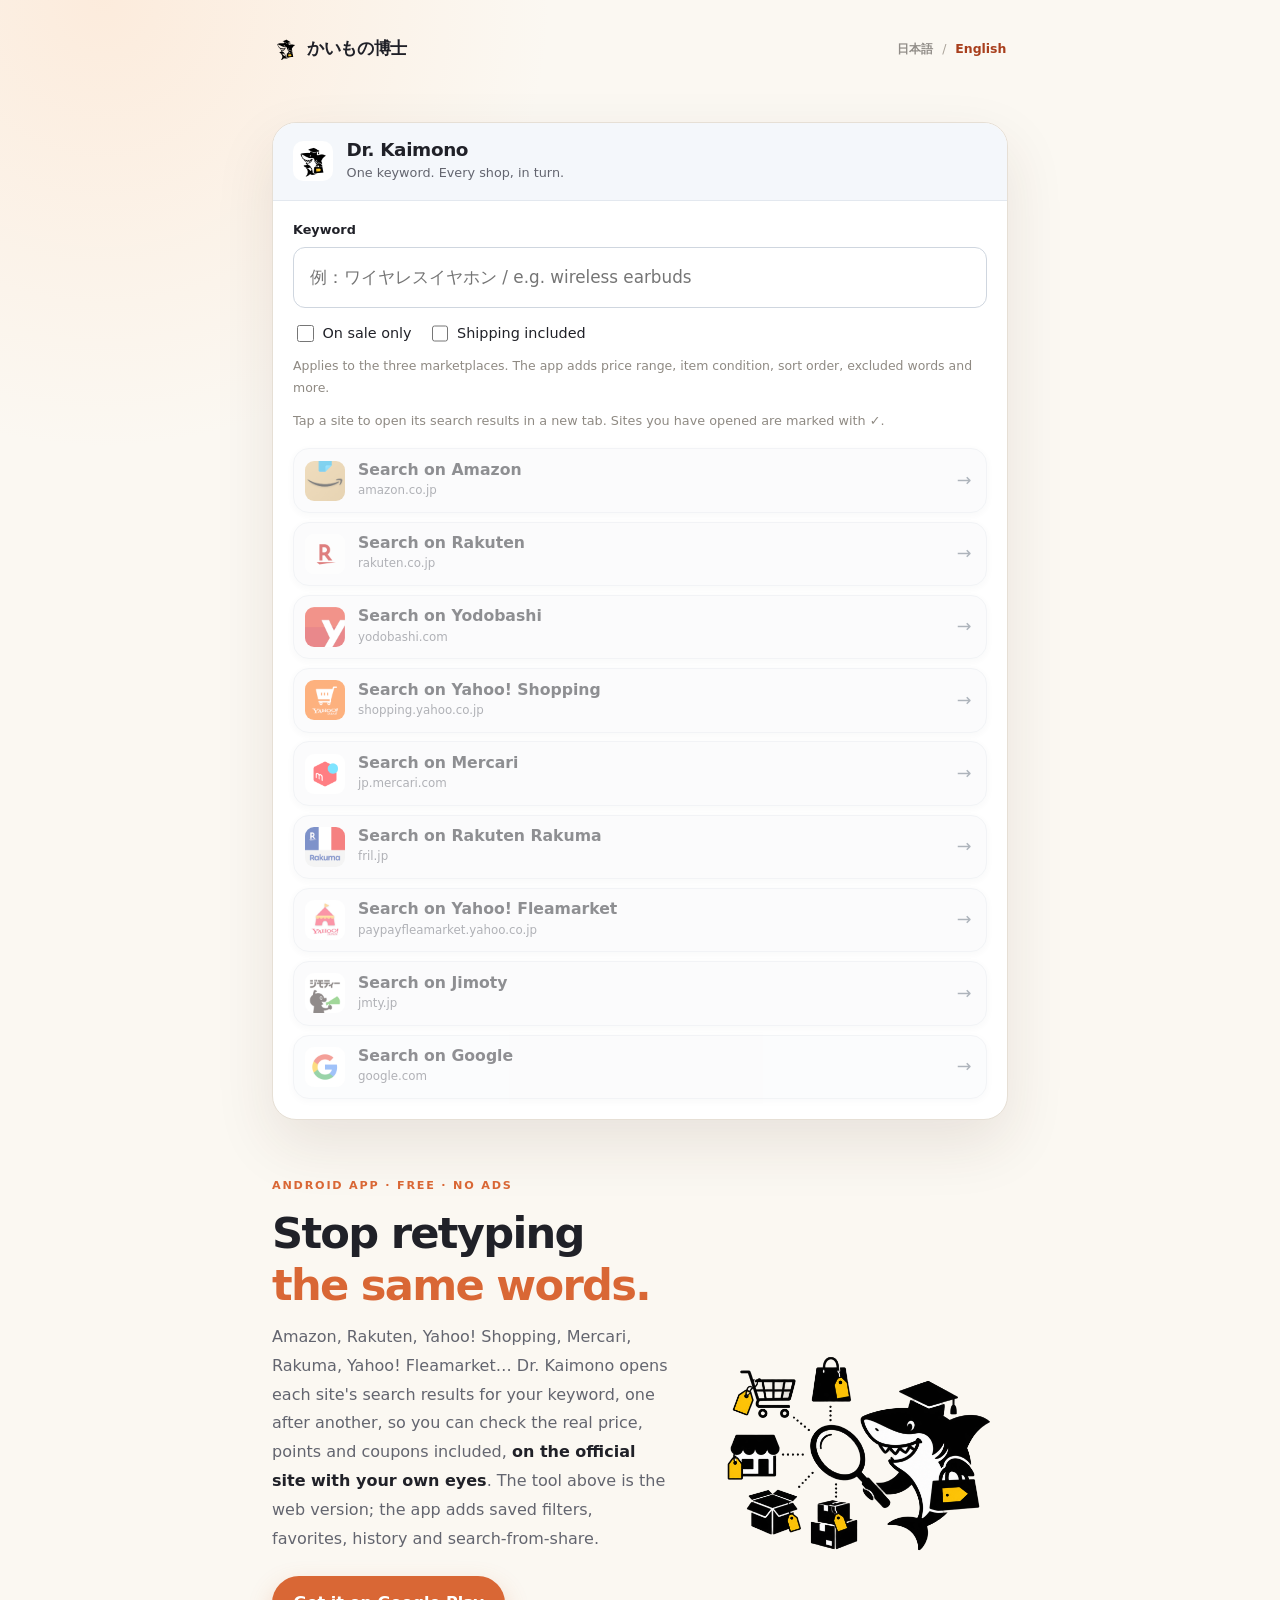
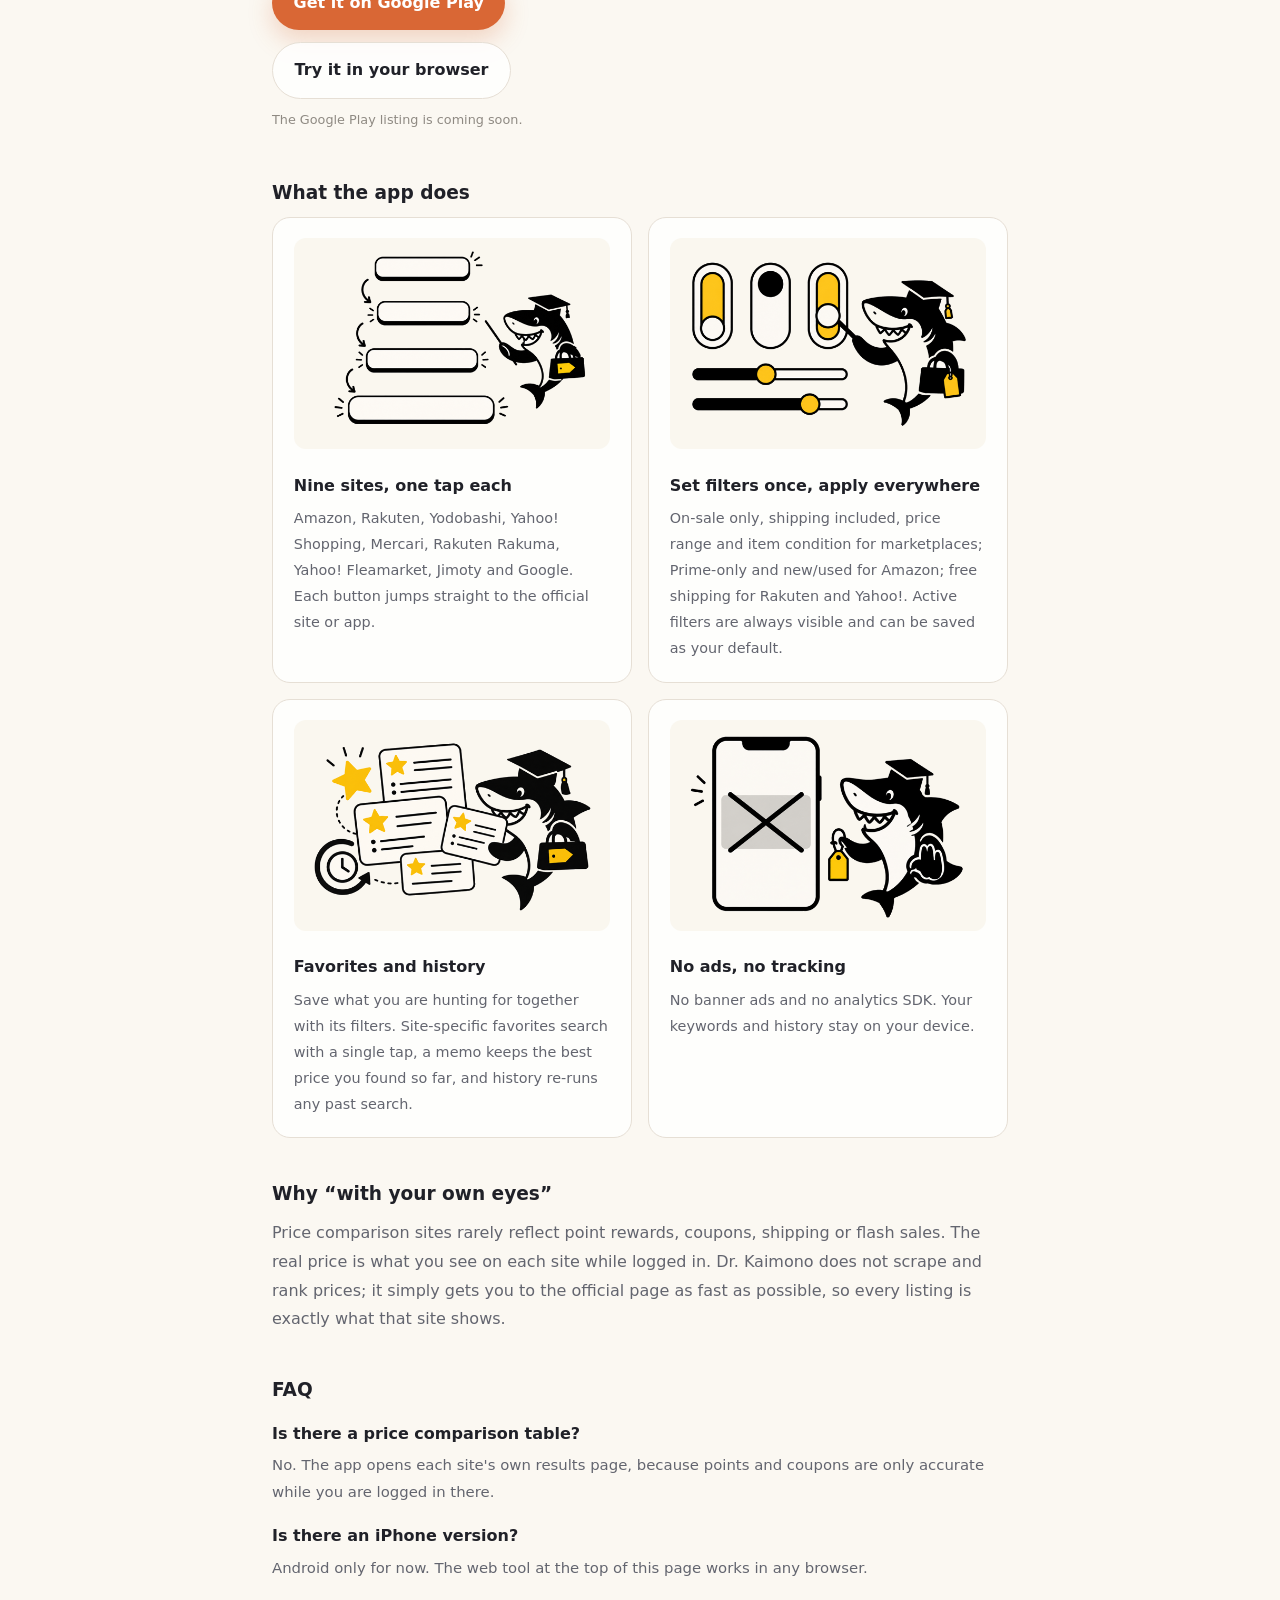
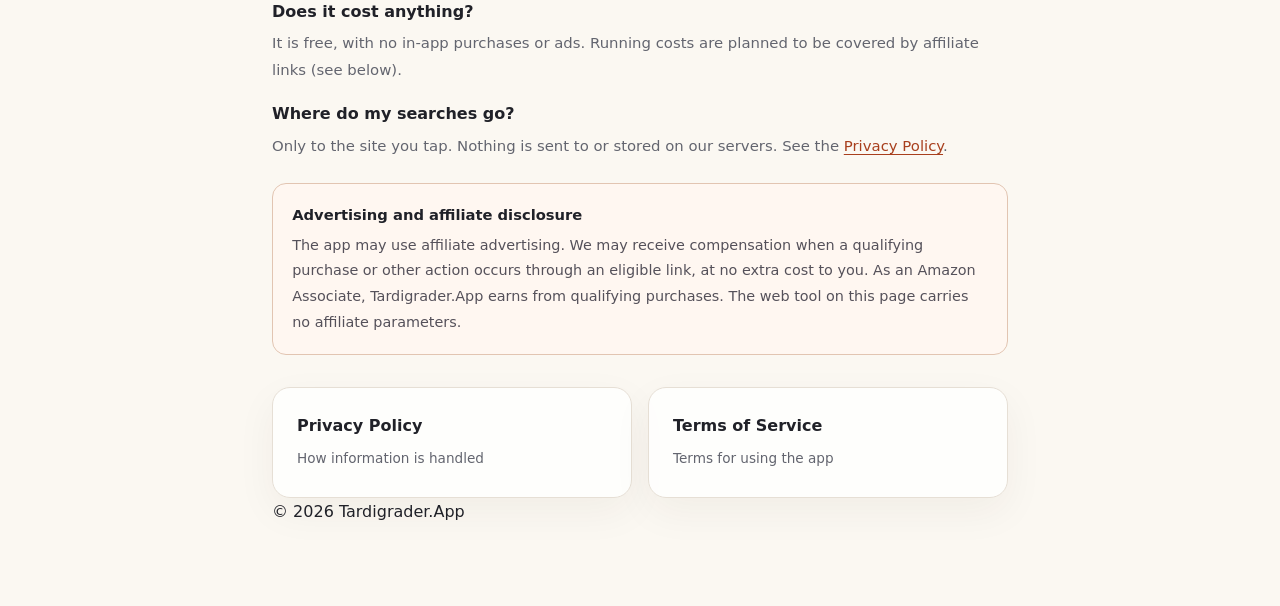
==== commit 787c486b: "LPのツールを「サイトカードを押して開く」方式に変更し、アプリと同じ各サイトのアイコンを使うようにしました。 - 巡回ボタンとサイトのチェックを廃止。カード（アイコン・サイト名・ドメイン・矢印）を押す" ====
--- a/index.html
+++ b/index.html
@@ -64,14 +64,10 @@
           <span class="opt-note i18n" lang="en">Applies to the three marketplaces. The app adds price range, item condition, sort order, excluded words and more.</span>
         </div>
 
-        <div class="tour">
-          <button id="next-btn" type="button" class="btn btn-primary tour-btn" disabled>次のサイトを開く</button>
-          <span id="progress" class="tour-progress" aria-live="polite"></span>
-        </div>
-        <p id="kw-help" class="fine i18n" lang="ja">チェックしたサイトを、上から順番に新しいタブで開きます（ブラウザの制限で1回に1サイト）。各行の「開く」で単体でも開けます。</p>
-        <p class="fine i18n" lang="en">Opens the checked sites one at a time in new tabs, top to bottom (browsers allow one tab per click). Use “Open” on a row to open just that site.</p>
+        <p id="kw-help" class="fine i18n" lang="ja">サイトを押すと、そのサイトの検索結果を新しいタブで開きます。開いたサイトには ✓ が付きます。</p>
+        <p class="fine i18n" lang="en">Tap a site to open its search results in a new tab. Sites you have opened are marked with ✓.</p>
 
-        <div id="site-list" class="site-list" role="list"></div>
+        <div id="site-list" class="site-grid" role="list"></div>
       </div>
     </section>
 
--- a/styles.css
+++ b/styles.css
@@ -108,23 +108,17 @@
 .opt { display: inline-flex; align-items: center; gap: 0.35rem; color: var(--ink); font-size: 0.9rem; }
 .opt input { width: 1.05rem; height: 1.05rem; accent-color: #2f80ed; }
 .opt-note { flex-basis: 100%; color: #8f8a83; font-size: 0.78rem; }
-.tour { display: flex; align-items: center; gap: 0.9rem; margin-top: 1rem; }
-.tour-btn { flex: 1; text-align: center; background: #2f80ed; box-shadow: 0 10px 24px rgba(47, 128, 237, 0.25); }
-.tour-btn:hover:not(:disabled) { background: #1f66c4; }
-.tour-progress { min-width: 3.5rem; color: var(--muted); font-variant-numeric: tabular-nums; font-size: 0.9rem; text-align: right; }
-.site-list { display: grid; gap: 0.5rem; margin-top: 1rem; }
-.site-row { display: flex; align-items: center; gap: 0.6rem; padding: 0.55rem 0.7rem 0.55rem 0.6rem; border: 1px solid #e6e9ee; border-radius: 14px; background: #f8f9fb; }
-.site-row.is-off { opacity: 0.55; }
-.site-row.is-visited { background: #eef6ff; border-color: #cfe1fb; }
-.site-check { display: flex; flex: 1; align-items: center; gap: 0.6rem; cursor: pointer; min-width: 0; }
-.site-check input { width: 1.1rem; height: 1.1rem; accent-color: #2f80ed; flex: none; }
-.site-badge { flex: none; width: 34px; height: 34px; border-radius: 9px; color: #fff; font-weight: 800; font-size: 0.95rem; display: grid; place-items: center; }
-.site-text { min-width: 0; }
-.site-text strong { display: block; color: var(--ink); font-size: 0.95rem; line-height: 1.3; }
-.site-text > span { display: block; color: var(--muted); font-size: 0.72rem; word-break: break-all; }
-.site-row.is-visited .site-text strong::after { content: " ✓"; color: #2f80ed; }
-.site-open { flex: none; padding: 0.45rem 0.9rem; border: 1px solid #cfd6df; border-radius: 999px; background: #fff; color: #1f66c4; font-size: 0.85rem; font-weight: 750; text-decoration: none; }
-.site-open.is-disabled { color: #b5b0a8; border-color: #e6e9ee; cursor: not-allowed; }
+.site-grid { display: grid; gap: 0.55rem; margin-top: 1rem; }
+.site-card { display: flex; align-items: center; gap: 0.8rem; padding: 0.65rem 0.9rem 0.65rem 0.7rem; border: 1px solid #e6e9ee; border-radius: 16px; background: #f8f9fb; color: var(--ink); text-decoration: none; box-shadow: 0 2px 6px rgba(20, 30, 50, 0.05); }
+.site-card:hover:not(.is-disabled) { border-color: #bcd3f5; background: #fff; transform: translateY(-1px); }
+.site-card.is-disabled { opacity: 0.5; cursor: not-allowed; }
+.site-card.is-visited { background: #eef6ff; border-color: #cfe1fb; }
+.site-icon { flex: none; width: 40px; height: 40px; border-radius: 9px; object-fit: contain; background: #fff; }
+.site-text { flex: 1; min-width: 0; }
+.site-text strong { display: block; color: var(--ink); font-size: 0.98rem; line-height: 1.3; }
+.site-text > span { display: block; color: var(--muted); font-size: 0.74rem; word-break: break-all; }
+.site-card.is-visited .site-text strong::after { content: " ✓"; color: #2f80ed; }
+.site-arrow { flex: none; color: #5f6b7a; font-size: 1.1rem; }
 
 /* 下半分：説明 */
 .hero { display: grid; grid-template-columns: 1.3fr 1fr; gap: 2rem; align-items: center; margin-bottom: 3rem; }
@@ -149,6 +143,4 @@
   .hero { grid-template-columns: 1fr; }
   .hero-art { order: -1; }
   .feature-grid { grid-template-columns: 1fr; }
-  .tour { flex-direction: column; align-items: stretch; }
-  .tour-progress { text-align: center; }
 }
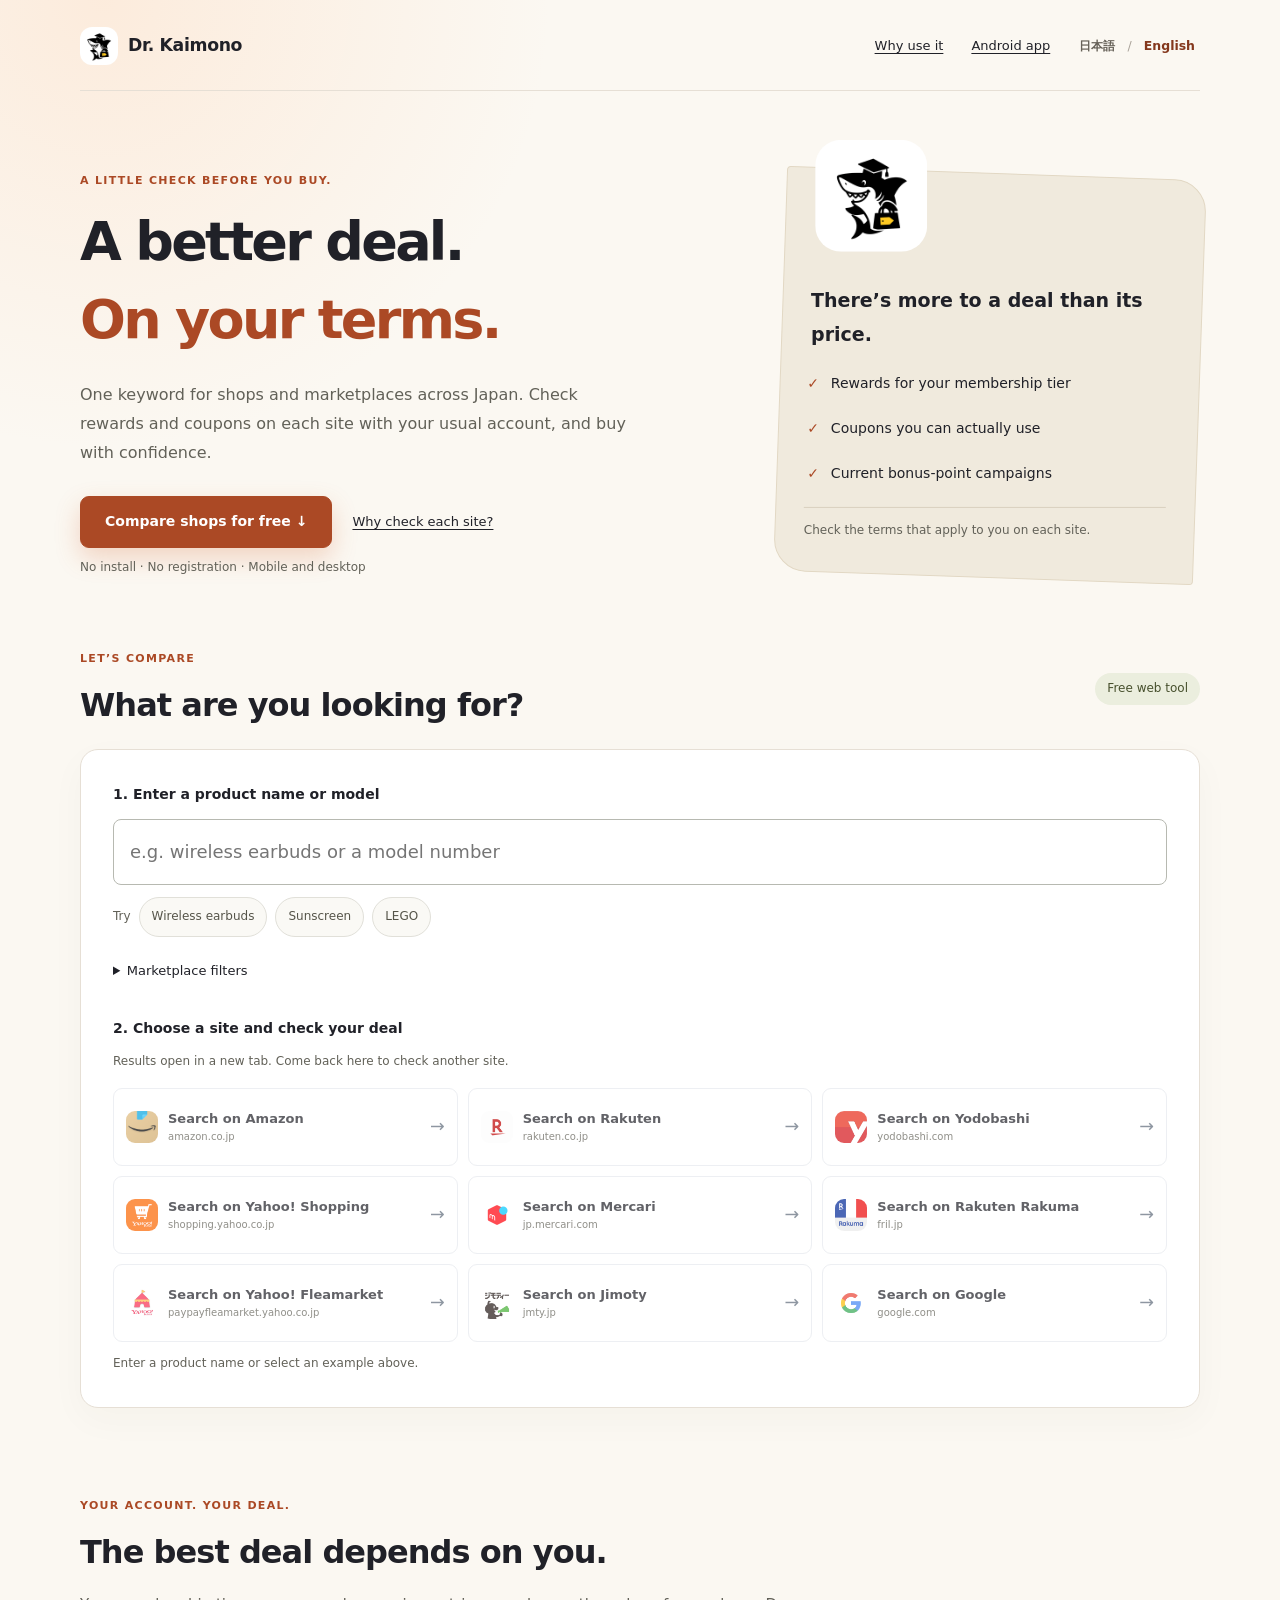
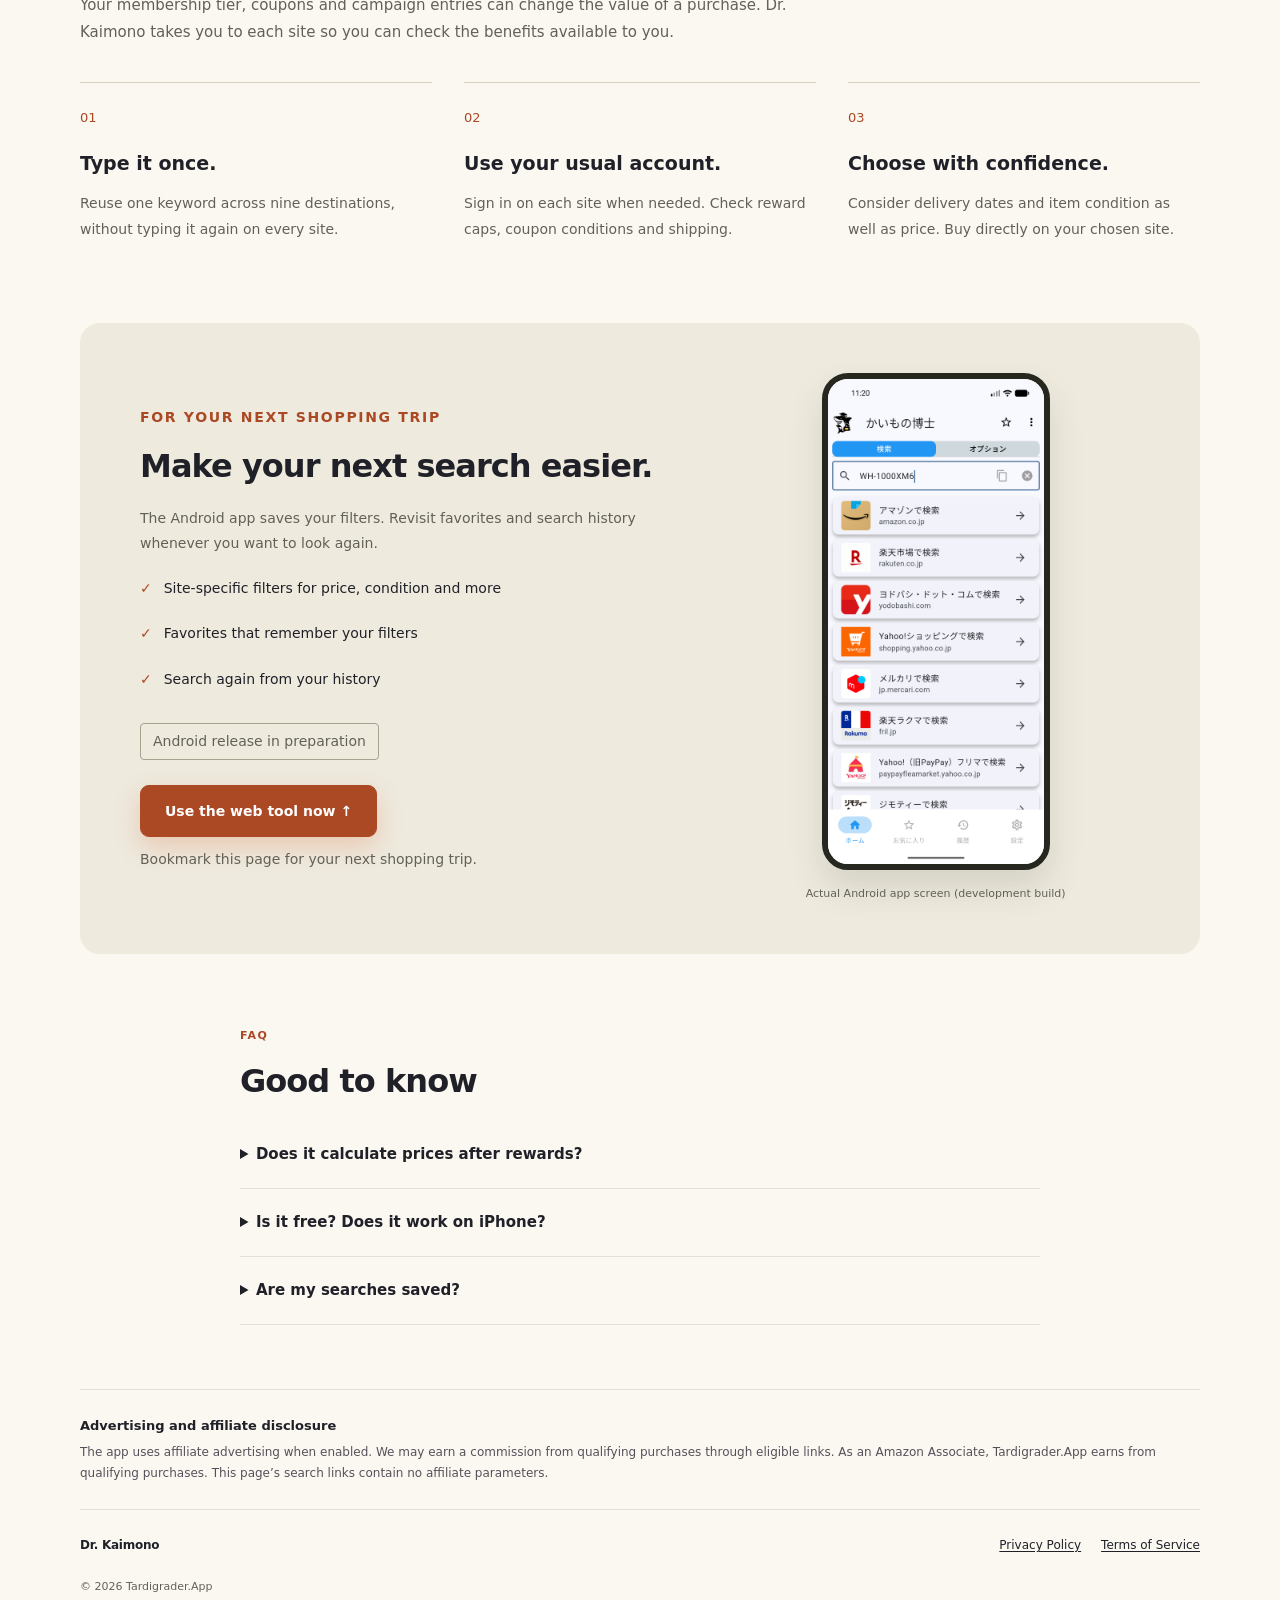
==== commit 35a56b0a: "Improve landing page messaging and browser search conversion" ====
--- a/index.html
+++ b/index.html
@@ -3,172 +3,71 @@
 <head>
   <meta charset="utf-8">
   <meta name="viewport" content="width=device-width, initial-scale=1">
-  <title data-ja="かいもの博士｜1つのキーワードで通販・フリマを横断検索" data-en="Dr. Kaimono | Search every shop with one keyword">かいもの博士｜1つのキーワードで通販・フリマを横断検索</title>
-  <meta name="description" data-ja="Amazon・楽天・Yahoo!ショッピング・メルカリ・ラクマ・Yahoo!フリマなどを1つのキーワードで順番に検索。ポイントやクーポン込みの実質最安を、公式サイトで自分の目で確かめられる無料アプリ「かいもの博士」の公式サイト。ブラウザでも試せます。" data-en="Search Amazon, Rakuten, Yahoo! Shopping, Mercari and more in Japan with a single keyword and compare real prices on each official site. Official site of the free Dr. Kaimono app, with a browser version to try." content="Amazon・楽天・Yahoo!ショッピング・メルカリ・ラクマ・Yahoo!フリマなどを1つのキーワードで順番に検索。ポイントやクーポン込みの実質最安を、公式サイトで自分の目で確かめられる無料アプリ「かいもの博士」の公式サイト。ブラウザでも試せます。">
+  <title data-ja="かいもの博士｜本当にお得かは、あなたの条件で。" data-en="Dr. Kaimono | Find a better deal on your terms">かいもの博士｜本当にお得かは、あなたの条件で。</title>
+  <meta name="description" data-ja="通販もフリマも、ひとつのキーワードで探し比べ。会員ランクのポイント還元・クーポン・キャンペーンは各サイトで確認。9つの検索先に対応、ブラウザで無料ですぐ使えます。" data-en="One keyword for nine shopping and search sites in Japan. Check your member rewards, coupons and campaigns on each site. Try Dr. Kaimono free in your browser." content="通販もフリマも、ひとつのキーワードで探し比べ。会員ランクのポイント還元・クーポン・キャンペーンは各サイトで確認。9つの検索先に対応、ブラウザで無料ですぐ使えます。">
   <meta name="theme-color" content="#fbf8f2">
-  <meta property="og:title" content="かいもの博士｜1つのキーワードで通販・フリマを横断検索">
-  <meta property="og:description" content="Amazon・楽天・メルカリなど9サイトを1つのキーワードで巡回。ポイント込みの実質最安を公式サイトで確認できる無料アプリ。">
+  <meta property="og:title" content="かいもの博士｜本当にお得かは、あなたの条件で。">
+  <meta property="og:description" content="通販もフリマも、ひとつのキーワードで探し比べ。ポイント・クーポンは各サイトで確認。ブラウザで無料ですぐ使えます。">
   <meta property="og:type" content="website">
   <meta property="og:url" content="https://kaimono-hakase.tardigrader.com/">
   <meta property="og:image" content="https://kaimono-hakase.tardigrader.com/assets/og.png">
   <meta name="twitter:card" content="summary_large_image">
   <link rel="canonical" href="https://kaimono-hakase.tardigrader.com/">
-  <link rel="icon" type="image/png" sizes="64x64" href="assets/favicon.png">
-  <link rel="icon" type="image/png" sizes="192x192" href="assets/icon-192.png">
+  <link rel="icon" type="image/png" href="assets/favicon.png">
   <link rel="apple-touch-icon" href="assets/apple-touch-icon.png">
   <link rel="stylesheet" href="styles.css">
-  <script type="application/ld+json">
-  {
-    "@context": "https://schema.org",
-    "@type": "SoftwareApplication",
-    "name": "かいもの博士",
-    "alternateName": "Dr. Kaimono",
-    "operatingSystem": "Android",
-    "applicationCategory": "ShoppingApplication",
-    "offers": { "@type": "Offer", "price": "0", "priceCurrency": "JPY" },
-    "description": "1つのキーワードでAmazon・楽天市場・Yahoo!ショッピング・メルカリ・ラクマ・Yahoo!フリマなど9サイトの検索結果を順番に開く、広告なしの無料アプリ。",
-    "url": "https://kaimono-hakase.tardigrader.com/",
-    "image": "https://kaimono-hakase.tardigrader.com/assets/icon-512.png",
-    "author": { "@type": "Organization", "name": "Tardigrader.App" }
-  }
-  </script>
+  <link rel="stylesheet" href="landing.css">
   <script src="i18n.js" defer></script>
   <script src="search.js" defer></script>
 </head>
 <body>
-  <main class="wrap landing">
-    <div class="top">
-      <a class="brand" href="./"><img class="brand-icon" src="assets/icon-foreground.svg" alt="" width="28" height="28"> かいもの博士</a>
-      <nav class="lang-switch" aria-label="Language">
-        <button type="button" data-set-lang="ja">日本語</button><span aria-hidden="true">/</span><button type="button" data-set-lang="en">English</button>
-      </nav>
-    </div>
-
-    <!-- ===== 上半分：アプリ風ツール（日英共通の1つのツールを、見出しだけ切り替える） ===== -->
-    <section class="app-shell" aria-labelledby="tool-title">
-      <div class="app-bar">
-        <img src="assets/icon-1024.png" alt="" width="40" height="40" class="app-bar-icon">
-        <div class="i18n" lang="ja"><h1 id="tool-title" class="app-title">かいもの博士</h1><p class="app-sub">1つのキーワードで、全部のサイトを巡回。</p></div>
-        <div class="i18n" lang="en"><h1 class="app-title">Dr. Kaimono</h1><p class="app-sub">One keyword. Every shop, in turn.</p></div>
-      </div>
-
-      <div class="app-body">
-        <div class="i18n" lang="ja"><label class="kw-label" for="kw">検索ワード</label></div>
-        <div class="i18n" lang="en"><label class="kw-label" for="kw">Keyword</label></div>
-        <input id="kw" class="kw" type="search" inputmode="search" autocomplete="off" placeholder="例：ワイヤレスイヤホン / e.g. wireless earbuds" aria-describedby="kw-help">
-
-        <div class="opt-row" role="group" aria-label="フリマの絞り込み / Marketplace filters">
-          <label class="opt"><input id="opt-onsale" type="checkbox"><span class="i18n" lang="ja">販売中のみ</span><span class="i18n" lang="en">On sale only</span></label>
-          <label class="opt"><input id="opt-ship" type="checkbox"><span class="i18n" lang="ja">送料込みのみ</span><span class="i18n" lang="en">Shipping included</span></label>
-          <span class="opt-note i18n" lang="ja">フリマ3サイトに適用。アプリではさらに価格帯・商品の状態・並び順・除外ワードなどが使えます。</span>
-          <span class="opt-note i18n" lang="en">Applies to the three marketplaces. The app adds price range, item condition, sort order, excluded words and more.</span>
+  <a class="skip-link" href="#search" data-ja="検索へスキップ" data-en="Skip to search">検索へスキップ</a>
+  <div class="wrap landing">
+    <header class="masthead">
+      <a class="brand" href="./"><img src="assets/icon-192.png" alt="" width="38" height="38"><span data-ja="かいもの博士" data-en="Dr. Kaimono">かいもの博士</span></a>
+      <nav class="header-nav" aria-label="Main navigation"><a href="#why" data-ja="選ばれる理由" data-en="Why use it">選ばれる理由</a><a href="#app" data-ja="アプリについて" data-en="Android app">アプリについて</a></nav>
+      <nav class="lang-switch" aria-label="Language"><button type="button" data-set-lang="ja">日本語</button><span aria-hidden="true">/</span><button type="button" data-set-lang="en">English</button></nav>
+    </header>
+    <main>
+      <section class="intro" aria-labelledby="hero-title">
+        <div class="intro-copy">
+          <p class="eyebrow" data-ja="買う前の、ひと手間をかんたんに。" data-en="A little check before you buy.">買う前の、ひと手間をかんたんに。</p>
+          <h1 id="hero-title"><span data-ja="本当にお得かは、" data-en="A better deal.">本当にお得かは、</span><br><em data-ja="あなたの条件で。" data-en="On your terms.">あなたの条件で。</em></h1>
+          <p class="intro-lead" data-ja="通販もフリマも、ひとつのキーワードで探し比べ。ポイント還元やクーポンは、いつものアカウントで各サイトを確認。納得できる買い物を。" data-en="One keyword for shops and marketplaces across Japan. Check rewards and coupons on each site with your usual account, and buy with confidence.">通販もフリマも、ひとつのキーワードで探し比べ。ポイント還元やクーポンは、いつものアカウントで各サイトを確認。納得できる買い物を。</p>
+          <div class="cta-row"><a class="btn btn-primary" href="#search" data-ja="無料で探し比べる ↓" data-en="Compare shops for free ↓">無料で探し比べる ↓</a><a class="text-link" href="#why" data-ja="どうして各サイトで確認するの？" data-en="Why check each site?">どうして各サイトで確認するの？</a></div>
+          <p class="fine" data-ja="インストール不要 · 登録不要 · iPhone / Android / PC" data-en="No install · No registration · Mobile and desktop">インストール不要 · 登録不要 · iPhone / Android / PC</p>
         </div>
-
-        <p id="kw-help" class="fine i18n" lang="ja">サイトを押すと、そのサイトの検索結果を新しいタブで開きます。開いたサイトには ✓ が付きます。</p>
-        <p class="fine i18n" lang="en">Tap a site to open its search results in a new tab. Sites you have opened are marked with ✓.</p>
-
-        <div id="site-list" class="site-grid" role="list"></div>
-      </div>
-    </section>
-
-    <!-- ===== 下半分：説明（SEO） ===== -->
-    <div class="i18n" lang="ja">
-      <section class="hero">
-        <div class="hero-text">
-          <p class="eyebrow">Android アプリ・無料・広告なし</p>
-          <h2 class="h1like">同じ言葉を、<span>何度も打ち直さない。</span></h2>
-          <p class="lead">Amazon・楽天市場・Yahoo!ショッピング・メルカリ・ラクマ・Yahoo!フリマ…。買い物のたびに各サイトを開いて同じ検索語を入れる、その手間をなくすアプリです。「かいもの博士」は入力した検索ワードで各サイトの検索結果を順番に開き、ポイントやクーポン込みの実質最安を<strong>公式サイトで自分の目で</strong>確かめられるようにします。上のツールはその Web 版です。アプリでは絞り込みの保存、お気に入り、履歴、共有からの検索が使えます。</p>
-          <div class="cta-row">
-            <a class="btn btn-primary" href="https://play.google.com/store/apps/details?id=com.tardigrader_app.kaimono_hakase" rel="noopener noreferrer">Google Play で入手</a>
-            <a class="btn btn-ghost" href="#tool-title">ブラウザで試す</a>
-          </div>
-          <p class="fine">※ 公開準備中のため、Google Play のページは近日公開です。</p>
-        </div>
-        <div class="hero-art" aria-hidden="true"><img src="assets/hero.png" alt="" loading="lazy" onerror="this.parentNode.classList.add('missing')"></div>
+        <aside class="benefit-note">
+          <img src="assets/icon-512.png" width="112" height="112" alt="" class="professor">
+          <p class="note-heading" data-ja="値札だけで、決めていませんか？" data-en="There’s more to a deal than its price.">値札だけで、決めていませんか？</p>
+          <ul class="checks"><li data-ja="会員ランクに応じたポイント" data-en="Rewards for your membership tier">会員ランクに応じたポイント</li><li data-ja="自分が使えるクーポン" data-en="Coupons you can actually use">自分が使えるクーポン</li><li data-ja="開催中のポイントアップ" data-en="Current bonus-point campaigns">開催中のポイントアップ</li></ul>
+          <p data-ja="あなたに適用される条件は、各サイトで。" data-en="Check the terms that apply to you on each site.">あなたに適用される条件は、各サイトで。</p>
+        </aside>
       </section>
-
-      <section class="features" aria-labelledby="features-title-ja">
-        <h2 id="features-title-ja">アプリでできること</h2>
-        <div class="feature-grid">
-          <article><img class="feature-art" src="assets/feature-sites.png" alt="" loading="lazy" onerror="this.remove()"><h3>9サイトを順番に巡回</h3><p>Amazon、楽天市場、ヨドバシ、Yahoo!ショッピング、メルカリ、楽天ラクマ、Yahoo!フリマ、ジモティー、Google。押すだけで公式サイト・公式アプリの検索結果に移動します。</p></article>
-          <article><img class="feature-art" src="assets/feature-filters.png" alt="" loading="lazy" onerror="this.remove()"><h3>絞り込みを1回設定すれば全サイトに</h3><p>フリマの「販売中のみ」「送料込みのみ」「価格帯」「商品の状態」、Amazon の「プライム対象」「新品／中古」、楽天・Yahoo!の「送料無料」。いま効いている条件は検索画面に常に表示され、デフォルトとして保存もできます。</p></article>
-          <article><img class="feature-art" src="assets/feature-favorites.png" alt="" loading="lazy" onerror="this.remove()"><h3>お気に入りと履歴</h3><p>探している物を検索条件ごと保存。サイト指定のお気に入りは1タップで即検索。見つけた最安値をメモに残して、次の巡回の基準にできます。履歴からもワンタップで再検索。</p></article>
-          <article><img class="feature-art" src="assets/feature-noads.png" alt="" loading="lazy" onerror="this.remove()"><h3>広告なし・計測なし</h3><p>バナー広告も、行動を追跡する計測 SDK も入れていません。検索ワードや履歴は端末の中だけに保存されます。</p></article>
+      <section id="search" class="search-section" aria-labelledby="tool-title">
+        <div class="section-heading"><div><p class="eyebrow">LET’S COMPARE</p><h2 id="tool-title" data-ja="気になるものを、探し比べ。" data-en="What are you looking for?">気になるものを、探し比べ。</h2></div><span class="free-label" data-ja="ブラウザ版・無料" data-en="Free web tool">ブラウザ版・無料</span></div>
+        <div class="search-box">
+          <label class="kw-label" for="kw" data-ja="1. 商品名や型番を入力" data-en="1. Enter a product name or model">1. 商品名や型番を入力</label>
+          <input id="kw" class="kw" type="search" inputmode="search" autocomplete="off" placeholder="例：ワイヤレスイヤホン" aria-describedby="kw-help search-status" maxlength="500">
+          <div class="examples"><span data-ja="例えば" data-en="Try">例えば</span><button type="button" data-keyword="ワイヤレスイヤホン" data-ja="ワイヤレスイヤホン" data-en="Wireless earbuds">ワイヤレスイヤホン</button><button type="button" data-keyword="日焼け止め" data-ja="日焼け止め" data-en="Sunscreen">日焼け止め</button><button type="button" data-keyword="レゴ" data-ja="レゴ" data-en="LEGO">レゴ</button></div>
+          <details class="filter-details"><summary data-ja="フリマの検索条件" data-en="Marketplace filters">フリマの検索条件</summary><div class="opt-row"><label class="opt"><input id="opt-onsale" type="checkbox"><span data-ja="販売中のみ" data-en="Available only">販売中のみ</span></label><label class="opt"><input id="opt-ship" type="checkbox"><span data-ja="送料込みのみ" data-en="Shipping included">送料込みのみ</span></label></div><p class="fine" data-ja="メルカリ・ラクマ・Yahoo!フリマに適用。Yahoo!フリマは全品送料込みです。" data-en="For Mercari, Rakuma and Yahoo! Fleamarket. Yahoo! Fleamarket already includes shipping.">メルカリ・ラクマ・Yahoo!フリマに適用。Yahoo!フリマは全品送料込みです。</p></details>
+          <p class="kw-label" data-ja="2. サイトを選んで、条件を確認" data-en="2. Choose a site and check your deal">2. サイトを選んで、条件を確認</p>
+          <p id="kw-help" class="fine" data-ja="検索結果を新しいタブで開きます。このページに戻って、次のサイトも確認できます。" data-en="Results open in a new tab. Come back here to check another site.">検索結果を新しいタブで開きます。このページに戻って、次のサイトも確認できます。</p>
+          <div id="site-list" class="site-grid"></div>
+          <p id="search-status" class="search-status" role="status" aria-live="polite"></p>
+          <noscript><p>検索ツールにはJavaScriptが必要です。 / Please enable JavaScript to use the search tool.</p></noscript>
         </div>
       </section>
-
-      <section class="how" aria-labelledby="how-title-ja">
-        <h2 id="how-title-ja">なぜ「自分の目で」なのか</h2>
-        <p>価格比較サイトの数字は、ポイント還元・クーポン・送料・タイムセールを反映しきれません。本当の実質価格は各サイトのページにログインした状態で見るのが一番確かです。かいもの博士は価格を集めて並べるのではなく、<strong>公式サイトに最短で連れて行く</strong>ことに徹しています。だからこそ、どのサイトの表示もそのサイトが提供するそのままです。</p>
+      <section id="why" class="why-section" aria-labelledby="why-title">
+        <p class="eyebrow">YOUR ACCOUNT. YOUR DEAL.</p><h2 id="why-title" data-ja="「お得」は、人によって違うから。" data-en="The best deal depends on you.">「お得」は、人によって違うから。</h2>
+        <p class="section-lead" data-ja="会員ランク、使えるクーポン、エントリーしたキャンペーン。表示価格が同じでも、あなたが受けられる特典は変わります。だから、かいもの博士は各サイトの検索結果へ案内します。" data-en="Your membership tier, coupons and campaign entries can change the value of a purchase. Dr. Kaimono takes you to each site so you can check the benefits available to you.">会員ランク、使えるクーポン、エントリーしたキャンペーン。表示価格が同じでも、あなたが受けられる特典は変わります。だから、かいもの博士は各サイトの検索結果へ案内します。</p>
+        <div class="reason-grid"><article><span class="step">01</span><h3 data-ja="入力は、一度で。" data-en="Type it once.">入力は、一度で。</h3><p data-ja="同じキーワードで9つの検索先へ。サイトごとに打ち直す手間を減らします。" data-en="Reuse one keyword across nine destinations, without typing it again on every site.">同じキーワードで9つの検索先へ。サイトごとに打ち直す手間を減らします。</p></article><article><span class="step">02</span><h3 data-ja="いつものアカウントで。" data-en="Use your usual account.">いつものアカウントで。</h3><p data-ja="各サイトで必要に応じてログイン。ポイントの上限、クーポンの条件、送料も確認できます。" data-en="Sign in on each site when needed. Check reward caps, coupon conditions and shipping.">各サイトで必要に応じてログイン。ポイントの上限、クーポンの条件、送料も確認できます。</p></article><article><span class="step">03</span><h3 data-ja="納得して、選ぶ。" data-en="Choose with confidence.">納得して、選ぶ。</h3><p data-ja="価格だけでなく、配送日や商品の状態も見比べて。購入は選んだサイトで行います。" data-en="Consider delivery dates and item condition as well as price. Buy directly on your chosen site.">価格だけでなく、配送日や商品の状態も見比べて。購入は選んだサイトで行います。</p></article></div>
       </section>
-
-      <section class="faq" aria-labelledby="faq-title-ja">
-        <h2 id="faq-title-ja">よくある質問</h2>
-        <dl>
-          <dt>価格の比較表は出ませんか？</dt><dd>出ません。各サイトの検索結果ページをそのまま開きます。ポイントやクーポンはログイン状態で見ないと正確にならないためです。</dd>
-          <dt>iPhone 版はありますか？</dt><dd>現在は Android 版のみです。Web 版（このページ上部のツール）はどの端末のブラウザでも使えます。</dd>
-          <dt>料金はかかりますか？</dt><dd>無料です。アプリ内課金や広告はありません。運営費はアフィリエイト（下記）でまかなう予定です。</dd>
-          <dt>検索した内容はどこかに送られますか？</dt><dd>検索ワードは、あなたが押したサイトにだけ送られます。当方のサーバーには送信も保存もされません。詳しくは<a href="privacy/">プライバシーポリシー</a>をご覧ください。</dd>
-        </dl>
-      </section>
-
-      <aside class="affiliate-disclosure"><strong>広告・アフィリエイトについて</strong><p>本アプリはアフィリエイト広告を利用する場合があります。対象リンクを経由して購入等が成立すると、当方が報酬を受け取ることがあります。利用者に追加料金が発生することはありません。Amazonのアソシエイトとして、Tardigrader.Appは適格販売により収入を得ています。本ページ上部の Web 版ツールのリンクにはアフィリエイト情報を付けていません。</p></aside>
-
-      <div class="link-grid">
-        <a class="link-card" href="privacy/"><strong>プライバシーポリシー</strong><span>情報の取り扱いについて</span></a>
-        <a class="link-card" href="terms/"><strong>利用規約</strong><span>アプリの利用条件について</span></a>
-      </div>
-    </div>
-
-    <div class="i18n" lang="en">
-      <section class="hero">
-        <div class="hero-text">
-          <p class="eyebrow">Android app · Free · No ads</p>
-          <h2 class="h1like">Stop retyping <span>the same words.</span></h2>
-          <p class="lead">Amazon, Rakuten, Yahoo! Shopping, Mercari, Rakuma, Yahoo! Fleamarket… Dr. Kaimono opens each site's search results for your keyword, one after another, so you can check the real price, points and coupons included, <strong>on the official site with your own eyes</strong>. The tool above is the web version; the app adds saved filters, favorites, history and search-from-share.</p>
-          <div class="cta-row">
-            <a class="btn btn-primary" href="https://play.google.com/store/apps/details?id=com.tardigrader_app.kaimono_hakase" rel="noopener noreferrer">Get it on Google Play</a>
-            <a class="btn btn-ghost" href="#tool-title">Try it in your browser</a>
-          </div>
-          <p class="fine">The Google Play listing is coming soon.</p>
-        </div>
-        <div class="hero-art" aria-hidden="true"><img src="assets/hero.png" alt="" loading="lazy" onerror="this.parentNode.classList.add('missing')"></div>
-      </section>
-
-      <section class="features" aria-labelledby="features-title-en">
-        <h2 id="features-title-en">What the app does</h2>
-        <div class="feature-grid">
-          <article><img class="feature-art" src="assets/feature-sites.png" alt="" loading="lazy" onerror="this.remove()"><h3>Nine sites, one tap each</h3><p>Amazon, Rakuten, Yodobashi, Yahoo! Shopping, Mercari, Rakuten Rakuma, Yahoo! Fleamarket, Jimoty and Google. Each button jumps straight to the official site or app.</p></article>
-          <article><img class="feature-art" src="assets/feature-filters.png" alt="" loading="lazy" onerror="this.remove()"><h3>Set filters once, apply everywhere</h3><p>On-sale only, shipping included, price range and item condition for marketplaces; Prime-only and new/used for Amazon; free shipping for Rakuten and Yahoo!. Active filters are always visible and can be saved as your default.</p></article>
-          <article><img class="feature-art" src="assets/feature-favorites.png" alt="" loading="lazy" onerror="this.remove()"><h3>Favorites and history</h3><p>Save what you are hunting for together with its filters. Site-specific favorites search with a single tap, a memo keeps the best price you found so far, and history re-runs any past search.</p></article>
-          <article><img class="feature-art" src="assets/feature-noads.png" alt="" loading="lazy" onerror="this.remove()"><h3>No ads, no tracking</h3><p>No banner ads and no analytics SDK. Your keywords and history stay on your device.</p></article>
-        </div>
-      </section>
-
-      <section class="how" aria-labelledby="how-title-en">
-        <h2 id="how-title-en">Why “with your own eyes”</h2>
-        <p>Price comparison sites rarely reflect point rewards, coupons, shipping or flash sales. The real price is what you see on each site while logged in. Dr. Kaimono does not scrape and rank prices; it simply gets you to the official page as fast as possible, so every listing is exactly what that site shows.</p>
-      </section>
-
-      <section class="faq" aria-labelledby="faq-title-en">
-        <h2 id="faq-title-en">FAQ</h2>
-        <dl>
-          <dt>Is there a price comparison table?</dt><dd>No. The app opens each site's own results page, because points and coupons are only accurate while you are logged in there.</dd>
-          <dt>Is there an iPhone version?</dt><dd>Android only for now. The web tool at the top of this page works in any browser.</dd>
-          <dt>Does it cost anything?</dt><dd>It is free, with no in-app purchases or ads. Running costs are planned to be covered by affiliate links (see below).</dd>
-          <dt>Where do my searches go?</dt><dd>Only to the site you tap. Nothing is sent to or stored on our servers. See the <a href="privacy/">Privacy Policy</a>.</dd>
-        </dl>
-      </section>
-
-      <aside class="affiliate-disclosure"><strong>Advertising and affiliate disclosure</strong><p>The app may use affiliate advertising. We may receive compensation when a qualifying purchase or other action occurs through an eligible link, at no extra cost to you. As an Amazon Associate, Tardigrader.App earns from qualifying purchases. The web tool on this page carries no affiliate parameters.</p></aside>
-
-      <div class="link-grid">
-        <a class="link-card" href="privacy/"><strong>Privacy Policy</strong><span>How information is handled</span></a>
-        <a class="link-card" href="terms/"><strong>Terms of Service</strong><span>Terms for using the app</span></a>
-      </div>
-    </div>
-
-    <footer>© 2026 Tardigrader.App</footer>
-  </main>
+      <section id="app" class="app-section" aria-labelledby="app-title"><div class="app-copy"><p class="eyebrow">FOR YOUR NEXT SHOPPING TRIP</p><h2 id="app-title" data-ja="次の買い物も、もっとスムーズに。" data-en="Make your next search easier.">次の買い物も、もっとスムーズに。</h2><p data-ja="Androidアプリでは、検索条件を保存。お気に入りや履歴から、気になるものをもう一度探せます。" data-en="The Android app saves your filters. Revisit favorites and search history whenever you want to look again.">Androidアプリでは、検索条件を保存。お気に入りや履歴から、気になるものをもう一度探せます。</p><ul class="checks"><li data-ja="価格帯・商品の状態など、サイトに合う絞り込み" data-en="Site-specific filters for price, condition and more">価格帯・商品の状態など、サイトに合う絞り込み</li><li data-ja="検索条件ごと残せるお気に入り" data-en="Favorites that remember your filters">検索条件ごと残せるお気に入り</li><li data-ja="履歴から、すぐ再検索" data-en="Search again from your history">履歴から、すぐ再検索</li></ul><p class="release-label" data-ja="Android版は公開準備中です" data-en="Android release in preparation">Android版は公開準備中です</p><a class="btn btn-primary" href="#search" data-ja="今はブラウザで使う ↑" data-en="Use the web tool now ↑">今はブラウザで使う ↑</a><p class="fine" data-ja="このページをブックマークして、次の買い物にも。" data-en="Bookmark this page for your next shopping trip.">このページをブックマークして、次の買い物にも。</p></div><figure class="app-preview"><img src="assets/app-search.png" alt="かいもの博士の検索画面 / Dr. Kaimono search screen" width="1080" height="2424" loading="lazy"><figcaption data-ja="Androidアプリの実際の画面（開発版）" data-en="Actual Android app screen (development build)">Androidアプリの実際の画面（開発版）</figcaption></figure></section>
+      <section class="faq-section" aria-labelledby="faq-title"><p class="eyebrow">FAQ</p><h2 id="faq-title" data-ja="気になること" data-en="Good to know">気になること</h2><details><summary data-ja="ポイント込みの価格を自動計算しますか？" data-en="Does it calculate prices after rewards?">ポイント込みの価格を自動計算しますか？</summary><p data-ja="自動計算や最安値の判定は行いません。各サイトでログインし、あなたに適用されるポイントやクーポンをご確認ください。ポイントの有効期限・上限・利用条件もサイトごとに異なります。" data-en="No automatic calculation or lowest-price ranking is provided. Sign in on each site to check your rewards and coupons, including expiry dates, caps and conditions.">自動計算や最安値の判定は行いません。各サイトでログインし、あなたに適用されるポイントやクーポンをご確認ください。ポイントの有効期限・上限・利用条件もサイトごとに異なります。</p></details><details><summary data-ja="無料ですか？ iPhoneでも使えますか？" data-en="Is it free? Does it work on iPhone?">無料ですか？ iPhoneでも使えますか？</summary><p data-ja="このページの検索ツールは無料・登録不要です。iPhone、Android、PCのブラウザで使えます。Androidアプリは公開準備中です。" data-en="This web tool is free and needs no registration. Use it on iPhone, Android or desktop. The Android app is being prepared for release.">このページの検索ツールは無料・登録不要です。iPhone、Android、PCのブラウザで使えます。Androidアプリは公開準備中です。</p></details><details><summary data-ja="検索ワードは保存されますか？" data-en="Are my searches saved?">検索ワードは保存されますか？</summary><p data-ja="このWebツールは検索ワードを当方のサーバーに送信・保存しません。サイトを選ぶと、検索ワードと対応する条件がその外部サービスに送られます。" data-en="This web tool does not send or save your keywords to our servers. Selecting a site sends your keyword and supported filters to that service.">このWebツールは検索ワードを当方のサーバーに送信・保存しません。サイトを選ぶと、検索ワードと対応する条件がその外部サービスに送られます。</p></details></section>
+      <aside class="affiliate-disclosure"><strong data-ja="広告・アフィリエイトについて" data-en="Advertising and affiliate disclosure">広告・アフィリエイトについて</strong><p data-ja="アプリは、設定が有効な場合にアフィリエイト広告を利用します。対象リンクから購入等が成立すると、当方が報酬を受け取る場合があります。Amazonのアソシエイトとして、Tardigrader.Appは適格販売により収入を得ています。このページの検索リンクにはアフィリエイト情報を付けていません。" data-en="The app uses affiliate advertising when enabled. We may earn a commission from qualifying purchases through eligible links. As an Amazon Associate, Tardigrader.App earns from qualifying purchases. This page’s search links contain no affiliate parameters.">アプリは、設定が有効な場合にアフィリエイト広告を利用します。対象リンクから購入等が成立すると、当方が報酬を受け取る場合があります。Amazonのアソシエイトとして、Tardigrader.Appは適格販売により収入を得ています。このページの検索リンクにはアフィリエイト情報を付けていません。</p></aside>
+    </main>
+    <footer class="site-footer"><a class="brand" href="./" data-ja="かいもの博士" data-en="Dr. Kaimono">かいもの博士</a><nav aria-label="Legal"><a href="privacy/" data-ja="プライバシーポリシー" data-en="Privacy Policy">プライバシーポリシー</a><a href="terms/" data-ja="利用規約" data-en="Terms of Service">利用規約</a></nav><small>© 2026 Tardigrader.App</small></footer>
+  </div>
 </body>
 </html>
--- a/landing.css
+++ b/landing.css
@@ -0,0 +1,27 @@
+/* Landing only: legal pages retain their existing styles. */
+:root { --brand: #ab4925; --brand-dark: #84381d; --muted: #626158; }
+html { scroll-behavior: smooth; scroll-padding-top: 24px; }
+.landing { width: min(1120px, calc(100% - 64px)); padding-top: 24px; }
+.masthead,.brand,.header-nav,.site-footer,.site-footer nav { display: flex; align-items: center; }
+.masthead { justify-content: space-between; gap: 24px; padding-bottom: 22px; border-bottom: 1px solid var(--line); margin: 0; }
+.brand { gap: 10px; white-space: nowrap; }.brand img { border-radius: 12px; }
+.header-nav { gap: 28px; margin-left: auto; }.header-nav a,.text-link { color: var(--ink); font-size: 13px; }
+.lang-switch button { color: #666158; min-height: 44px; padding-inline: 5px; }
+.intro { display: grid; grid-template-columns: 1.5fr 1fr; align-items: center; gap: 70px; padding: 80px 0 70px; }
+.intro h1 { font-size: clamp(34px, 4.5vw, 54px); line-height: 1.45; letter-spacing: -.05em; }.intro h1 em { font-style: normal; color: var(--brand); }
+.eyebrow { font-size: 11px; letter-spacing: .12em; }.intro-lead { font-size: 16px; max-width: 35em; margin-top: 22px; }
+.cta-row { align-items: center; gap: 20px; margin-top: 28px; }.btn { display: inline-flex; justify-content: center; align-items: center; min-height: 52px; padding: 12px 24px; border-radius: 9px; font-weight: 700; font-size: 14px; text-decoration: none; }.btn-primary { background: var(--brand); color: #fff; border: 1px solid var(--brand); }.btn-primary:hover { background: var(--brand-dark); }
+.fine { font-size: 12px; color: var(--muted); }.benefit-note { position: relative; padding: 42px 28px 24px; background: #f0eadd; border-radius: 4px 32px 4px 32px; transform: rotate(2deg); border: 1px solid #e2d8c4; }.benefit-note > * { transform: rotate(-2deg); }.professor { margin-top: -72px; margin-bottom: 6px; border-radius: 26px; }.note-heading { font-weight: 800; color: var(--ink); font-size: 19px; }.checks { list-style: none; padding: 0; }.checks li { color: var(--ink); padding: 8px 0; font-size: 14px; }.checks li::before { content: '✓'; color: var(--brand); margin-right: 12px; font-weight: 800; }.benefit-note > p:last-child { font-size: 12px; padding-top: 12px; border-top: 1px solid #d9d0bf; }
+.section-heading { display: flex; align-items: center; justify-content: space-between; gap: 15px; margin-bottom: 20px; }h2 { margin: 0 0 16px; font-size: clamp(24px, 3vw, 32px); line-height: 1.5; letter-spacing: -.03em; }.section-heading h2 { margin: 0; }.free-label { background: #ebeede; color: #47502d; padding: 5px 12px; border-radius: 30px; font-size: 12px; white-space: nowrap; }
+.search-box { padding: 32px; background: #fff; border: 1px solid var(--line); border-radius: 18px; box-shadow: 0 12px 36px #43341e08; }.kw-label { font-size: 14px; }.kw { margin-top: 6px; font-size: 18px; padding: 16px; border-color: #b7b9b1; border-radius: 8px; }.kw:focus { outline-color: var(--brand); border-color: var(--brand); }.examples { display: flex; flex-wrap: wrap; gap: 8px; align-items: center; margin: 12px 0; font-size: 12px; color: var(--muted); }.examples button { font: inherit; padding: 8px 12px; border: 1px solid #e1e0d9; background: #faf9f5; border-radius: 20px; color: #555449; cursor: pointer; min-height: 38px; }.examples button:hover { background: var(--pale); border-color: var(--brand); }
+.filter-details { margin: 12px 0 24px; font-size: 13px; }.filter-details summary { padding: 10px 0; cursor: pointer; }.opt { min-height: 44px; }.opt input { accent-color: var(--brand); }
+.site-grid { grid-template-columns: repeat(3, minmax(0, 1fr)); gap: 10px; }.site-card { border-radius: 9px; padding: 15px 12px; box-shadow: none; background: #fff; min-height: 78px; gap: 10px; }.site-card.is-disabled { opacity: .7; cursor: pointer; }.site-card:hover:not(.is-disabled) { border-color: var(--brand); background: #fffaf5; }.site-text strong { font-size: 13px; line-height: 1.5; }.site-text > span { font-size: 10px; }.site-icon { width: 32px; height: 32px; }.site-card.is-visited { background: #f2f5e9; border-color: #b6c494; }.site-card.is-visited .site-text strong::after { color: #496035; }.search-status { font-size: 12px; min-height: 22px; margin-bottom: 0; }
+.why-section { padding: 88px 0 70px; }.section-lead { max-width: 720px; font-size: 15px; }.reason-grid { display: grid; grid-template-columns: repeat(3, 1fr); gap: 32px; margin-top: 36px; }.reason-grid article { padding-top: 20px; border-top: 1px solid #d7cebd; }.step { font-size: 13px; color: var(--brand); }.reason-grid h3 { font-size: 19px; margin: 14px 0 8px; }.reason-grid p { font-size: 14px; }
+.app-section { display: grid; grid-template-columns: 1.3fr 1fr; gap: 60px; align-items: center; background: #eeeade; padding: 50px 60px; border-radius: 20px; }.app-copy > p { font-size: 14px; }.app-preview { margin: 0; text-align: center; }.app-preview img { display: block; width: min(100%, 228px); height: auto; margin: 0 auto; border: 6px solid #262820; border-radius: 26px; box-shadow: 0 18px 35px #373b2422; }.app-preview figcaption { margin-top: 14px; color: var(--muted); font-size: 11px; }.release-label { display: inline-block; border: 1px solid #a8a18e; padding: 5px 12px; border-radius: 4px; }.app-copy .btn { display: flex; width: fit-content; margin-top: 14px; }
+.faq-section { padding: 72px 0 40px; max-width: 800px; margin: auto; }.faq-section details { border-bottom: 1px solid var(--line); }.faq-section summary { cursor: pointer; font-size: 15px; font-weight: 700; padding: 20px 0; }.faq-section details p { font-size: 14px; margin: 0 0 20px; }.affiliate-disclosure { background: transparent; border: 0; border-top: 1px solid var(--line); border-radius: 0; padding: 24px 0; margin: 24px 0 0; }.affiliate-disclosure p { font-size: 12px; }.affiliate-disclosure strong { font-size: 13px; }.site-footer { flex-wrap: wrap; gap: 20px; border-top: 1px solid var(--line); padding-top: 25px; }.site-footer nav { gap: 20px; margin-left: auto; }.site-footer a { font-size: 12px; color: var(--ink); }.site-footer small { width: 100%; font-size: 11px; color: var(--muted); }
+:focus-visible { outline: 3px solid var(--brand); outline-offset: 4px; }.skip-link { position: absolute; left: 12px; top: -100px; padding: 12px; background: white; z-index: 10; }.skip-link:focus { top: 10px; }
+@media(max-width: 850px) { .header-nav { display: none; }.intro { gap: 28px; }.site-grid { grid-template-columns: repeat(2, minmax(0, 1fr)); }.app-section { padding: 35px; gap: 30px; } }
+@media(max-width: 600px) { .landing { width: calc(100% - 32px); padding-top: 12px; }.masthead { gap: 10px; padding-bottom: 12px; }.brand { font-size: 15px; gap: 6px; }.brand img { width: 30px; height: 30px; }.lang-switch { gap: 2px; font-size: 11px; }.intro { grid-template-columns: 1fr; padding: 40px 0 36px; gap: 30px; }.intro h1 { font-size: 34px; }.intro-lead { font-size: 14px; margin-top: 15px; }.intro .cta-row { margin-top: 20px; gap: 12px; }.intro .btn { width: 100%; }.intro .text-link { font-size: 12px; }.benefit-note { display: none; }.section-heading { align-items: flex-start; }.section-heading h2 { font-size: 22px; }.free-label { font-size: 10px; padding: 4px 8px; margin-top: 4px; }.section-heading .eyebrow { font-size: 10px; }.search-box { padding: 18px 14px; }.kw { font-size: 16px; }.examples { gap: 6px; }.examples button { padding: 7px 9px; font-size: 11px; }.site-grid { gap: 8px; }.site-card { padding: 12px 8px; min-height: 84px; gap: 7px; }.site-icon { width: 26px; height: 26px; }.site-arrow { display: none; }.site-text strong { font-size: 12px; }.site-text > span { font-size: 9px; }.why-section { padding: 52px 0 36px; }.reason-grid { grid-template-columns: 1fr; gap: 14px; margin-top: 24px; }.reason-grid article { padding-top: 14px; }.reason-grid h3 { display: inline; margin-left: 12px; font-size: 18px; }.app-section { grid-template-columns: 1fr; padding: 26px 22px; gap: 28px; }.app-section h2 { font-size: 25px; }.app-preview img { width: 200px; }.faq-section { padding-top: 45px; }.site-footer nav { margin-left: 0; gap: 16px; }.site-footer { gap: 15px; }.site-footer > .brand { width: 100%; } }
+@media(max-width: 600px) { .section-heading { display: block; position: relative; }.section-heading .free-label { position: absolute; right: 0; top: -4px; }.section-heading h2 { font-size: 22px; }.site-text strong { overflow-wrap: anywhere; } }
+@media(max-width: 360px) { .intro h1 { font-size: 30px; }.section-heading h2 { font-size: 20px; } }
+@media(prefers-reduced-motion: reduce) { html { scroll-behavior: auto; } }
